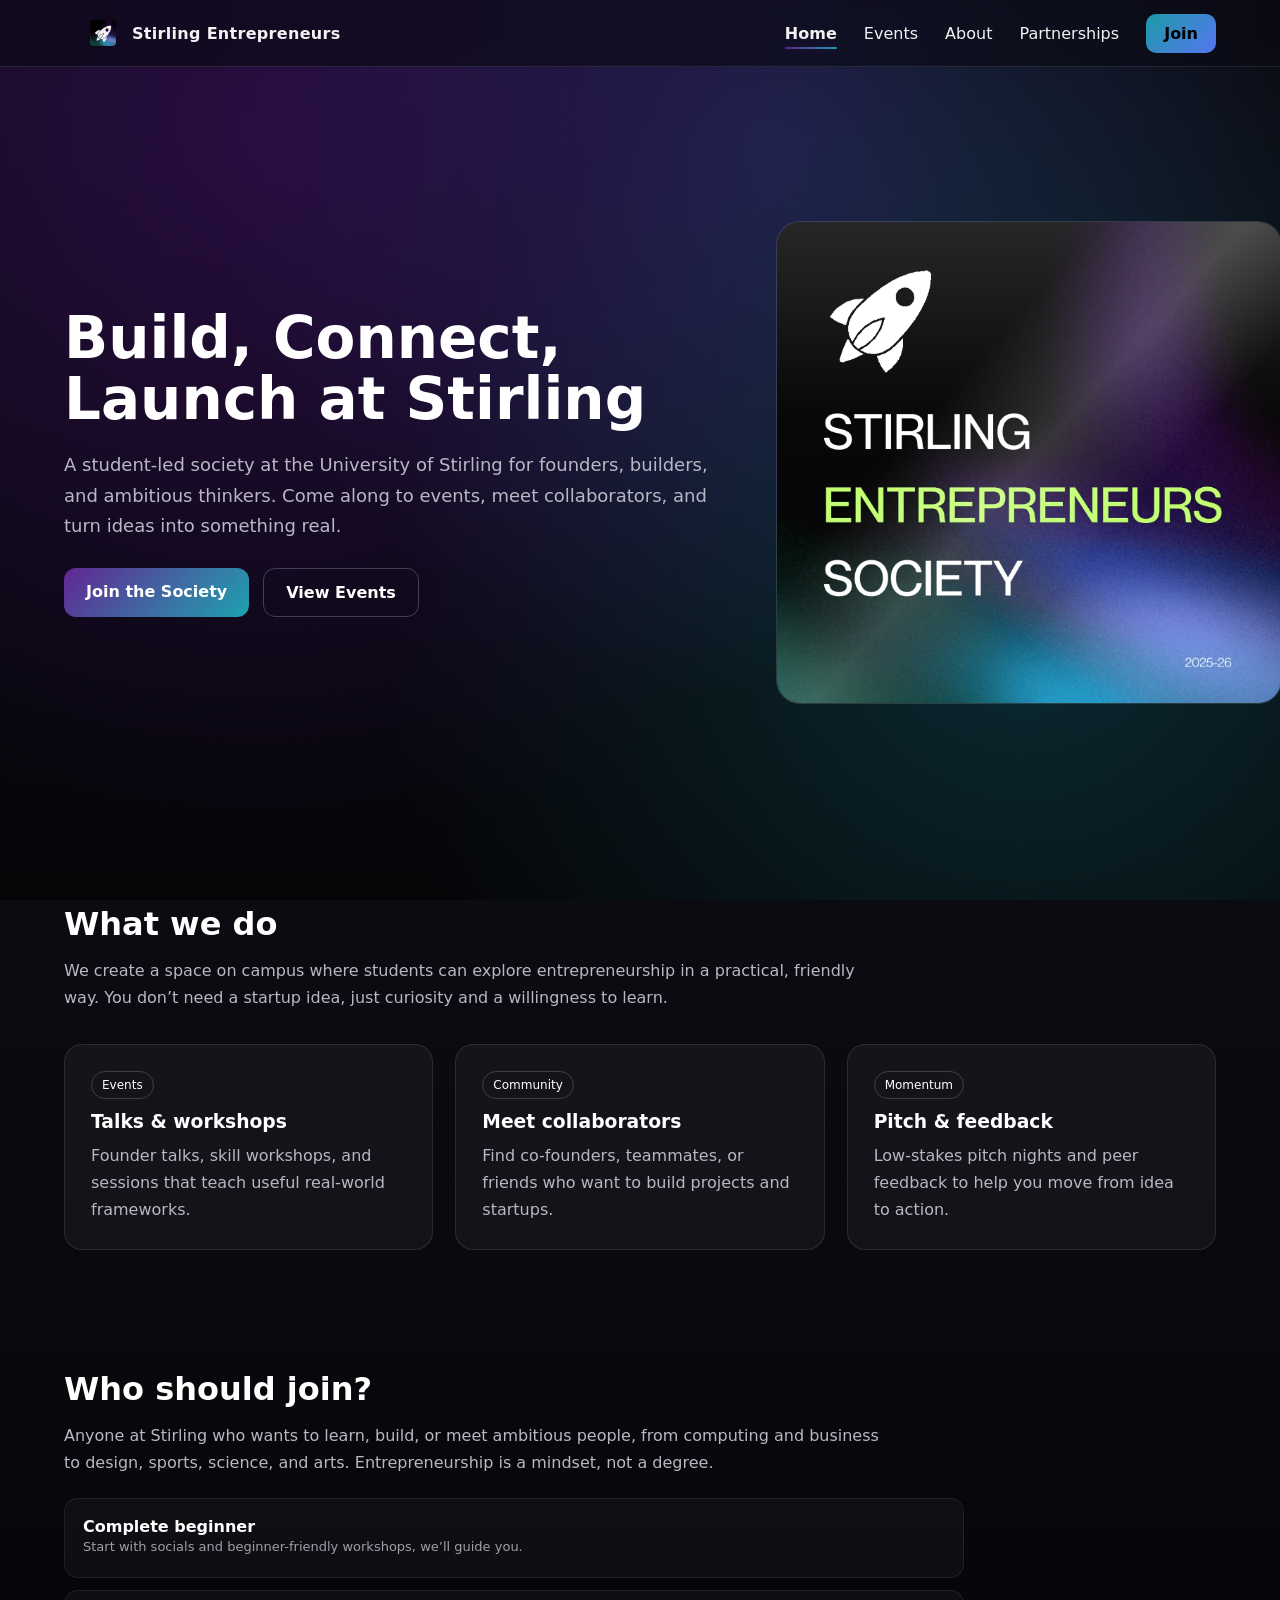
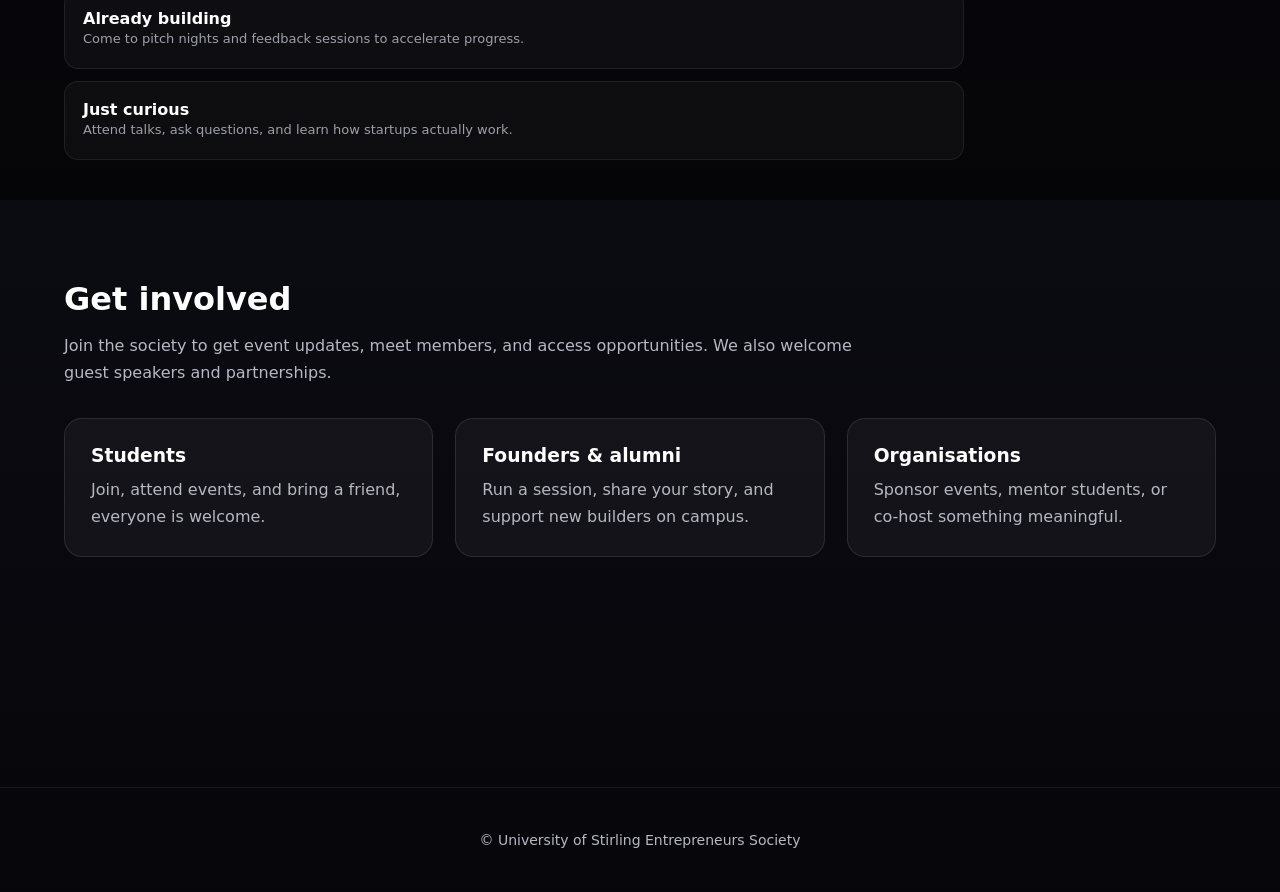
==== Html/index.html @ dc567ad9 "Add files via upload" ====
<!DOCTYPE html>
<html lang="en">
<head>
  <meta charset="UTF-8">
  <meta name="viewport" content="width=device-width, initial-scale=1.0">
  <title>Stirling Entrepreneurs</title>
  <link rel="stylesheet" href="../Css/style.css">
</head>
<body>
  <div class="bg-layer"></div>


<nav>
  <div class="nav-inner">
    <a class="brand" href="index.html">
      <img src="../Images/logo.jpeg" alt="Stirling Entrepreneurs logo">
      <span>Stirling Entrepreneurs</span>
    </a>

    <div>
      <a href="index.html" class="active">Home</a>
      <a href="events.html">Events</a>
      <a href="about.html">About</a>
      <a href="partnerships.html">Partnerships</a>
      <a href="contact.html" class="nav-cta">Join</a>

    </div>
  </div>
</nav>


<div class="container">

  <section class="section reveal hero">
  <div>
    <h1>Build, Connect,<br>Launch at Stirling</h1>
    <p>
      A student-led society at the University of Stirling for founders, builders,
      and ambitious thinkers. Come along to events, meet collaborators,
      and turn ideas into something real.
    </p>

    <div class="hero-actions">
      <a class="btn btn-primary" href="contact.html">Join the Society</a>
      <a class="btn btn-secondary" href="events.html">View Events</a>
    </div>
  </div>

  <div class="logo-card">
    <img src="../Images/image.png" alt="Stirling Entrepreneurs logo">
  </div>
</section>


  <section class="section reveal">
    <h2>What we do</h2>
    <p>
      We create a space on campus where students can explore entrepreneurship in a practical, friendly way.
      You don’t need a startup idea, just curiosity and a willingness to learn.
    </p>

    <div class="cards">
      <div class="card">
        <span class="kicker">Events</span>
        <h3>Talks &amp; workshops</h3>
        <p>Founder talks, skill workshops, and sessions that teach useful real-world frameworks.</p>
      </div>
      <div class="card">
        <span class="kicker">Community</span>
        <h3>Meet collaborators</h3>
        <p>Find co-founders, teammates, or friends who want to build projects and startups.</p>
      </div>
      <div class="card">
        <span class="kicker">Momentum</span>
        <h3>Pitch &amp; feedback</h3>
        <p>Low-stakes pitch nights and peer feedback to help you move from idea to action.</p>
      </div>
    </div>
  </section>

  <section class="section reveal">
    <h2>Who should join?</h2>
    <p>
      Anyone at Stirling who wants to learn, build, or meet ambitious people, from computing and business
      to design, sports, science, and arts. Entrepreneurship is a mindset, not a degree.
    </p>

    <div class="list">
      <div class="list-item">
        <strong>Complete beginner</strong>
        <p class="small">Start with socials and beginner-friendly workshops, we’ll guide you.</p>
      </div>
      <div class="list-item">
        <strong>Already building</strong>
        <p class="small">Come to pitch nights and feedback sessions to accelerate progress.</p>
      </div>
      <div class="list-item">
        <strong>Just curious</strong>
        <p class="small">Attend talks, ask questions, and learn how startups actually work.</p>
      </div>
    </div>
  </section>

  <section class="section reveal">
    <h2>Get involved</h2>
    <p>
      Join the society to get event updates, meet members, and access opportunities.
      We also welcome guest speakers and partnerships.
    </p>

    <div class="cards">
      <div class="card">
        <h3>Students</h3>
        <p>Join, attend events, and bring a friend, everyone is welcome.</p>
      </div>
      <div class="card">
        <h3>Founders &amp; alumni</h3>
        <p>Run a session, share your story, and support new builders on campus.</p>
      </div>
      <div class="card">
        <h3>Organisations</h3>
        <p>Sponsor events, mentor students, or co-host something meaningful.</p>
      </div>
    </div>
  </section>

</div>

<footer>
  © University of Stirling Entrepreneurs Society
</footer>

<script src="../JavaScript/scroll.js"></script>
<script src="../JavaScript/bg-scroll.js"></script>
</body>

</html>
---- Css/style.css ----
/* ======================================================
   Stirling Entrepreneurs — FULL GLOBAL STYLESHEET
   - Scroll-reactive background
   - Seamless grain
   - Glass navbar
   - Active nav highlighting
   - Hero logo: sharp + glossy glass (NO BLUR)
   ====================================================== */

:root{
  --bg-dark:#0b0b12;
  --purple:#2a0a3d;
  --purple2:#622692;
  --teal:#1fa3b0;
  --blue:#5b7cff;
  --white:#ffffff;
  --muted:#b8b8c5;

  --glass: rgba(10, 10, 20, 0.62);
  --glass-border: rgba(255,255,255,0.10);
  --card: rgba(255,255,255,0.045);
  --card-border: rgba(255,255,255,0.10);

  --bg-x1: 25%;
  --bg-y1: 20%;
  --bg-x2: 75%;
  --bg-y2: 70%;
  --bg-hue: 0deg;

  --nav-offset: 95px;
}

/* ---------------- RESET ---------------- */
*{
  box-sizing:border-box;
  margin:0;
  padding:0;
  font-family:system-ui,-apple-system,BlinkMacSystemFont,sans-serif;
}

html, body{ height:100%; }

/* ---------------- BASE ---------------- */
body{
  background: linear-gradient(180deg, var(--bg-dark), #050508);
  color: var(--white);
  min-height:100vh;
  overflow-x:hidden;
  position:relative;
}

/* Anchor offset for fixed navbar */
[id]{
  scroll-margin-top: var(--nav-offset);
}

/* ======================================================
   SCROLL-REACTIVE BACKGROUND (NO TILING)
   ====================================================== */

body::before{
  content:"";
  position: fixed;
  inset: 0;
  z-index: -2;
  pointer-events: none;

  background:
    radial-gradient(1100px at var(--bg-x1) var(--bg-y1), rgba(77,17,125,0.42), transparent 66%),
    radial-gradient(1000px at var(--bg-x2) var(--bg-y2), rgba(31,163,176,0.22), transparent 64%),
    radial-gradient(900px at 60% 15%, rgba(90,120,255,0.20), transparent 62%),
    linear-gradient(180deg, rgba(11,11,18,1), rgba(5,5,8,1));

  background-repeat: no-repeat;
  background-size: cover;
  background-position: center;

  filter: hue-rotate(var(--bg-hue)) saturate(1.05);
  transform: translateZ(0);
}

/* Seamless grain */
body::after{
  content:"";
  position: fixed;
  inset: 0;
  z-index: -1;
  pointer-events: none;

  background-image:
    radial-gradient(rgba(255,255,255,0.07) 1px, transparent 1px);
  background-size: 22px 22px;
  background-repeat: repeat;

  opacity: 0.10;
  mix-blend-mode: overlay;
}

/* ---------------- NAV BAR ---------------- */
nav{
  position:fixed;
  top:0;
  width:100%;
  z-index:1000;

  background:var(--glass);
  backdrop-filter:blur(16px);
  -webkit-backdrop-filter:blur(16px);

  border-bottom:0.5px solid var(--glass-border);
}

.nav-inner{
  max-width:1200px;
  margin:0 auto;
  padding:16px 24px;
  display:flex;
  justify-content:space-between;
  align-items:center;
}

/* Brand */
.brand{
  display:flex;
  align-items:center;
  gap:12px;
  text-decoration:none;
  color:var(--white);
}

.brand span{
  font-weight:600;
  letter-spacing:0.3px;
}

.brand img{
  height:34px;
  width:auto;
  object-fit:contain;

  border-radius:8px;
  background: rgba(0, 0, 0, 0.04);
  padding:4px;
}

/* Nav links */
nav a{
  color:var(--white);
  text-decoration:none;
  margin-left:22px;
  font-weight:500;
  opacity:0.95;
}

nav a:hover{ opacity:1; }

.nav-cta{
  padding:10px 18px;
  border-radius:10px;
  background:linear-gradient(135deg,var(--teal),var(--blue));
  color:#000000;
  font-weight:700;
}

/* Active page */
nav a.active{
  position: relative;
  font-weight:600;
}

nav a.active::after{
  content:"";
  position:absolute;
  left:0;
  right:0;
  bottom:-6px;
  height:2px;
  border-radius:2px;

  background: linear-gradient(90deg, var(--purple2), var(--teal));
  box-shadow: 0 0 12px rgba(77,17,125,0.6);
}

/* ---------------- LAYOUT ---------------- */
.container{
  max-width:1200px;
  margin:0 auto;
  padding:140px 24px 110px;
}

.section{ margin-bottom:120px; }

/* ---------------- HERO ---------------- */
.hero{
  display:grid;
  grid-template-columns:1.2fr 0.8fr;
  gap:52px;
  align-items:center;
}

.hero h1{
  font-size:clamp(40px,5vw,58px);
  line-height:1.05;
  margin-bottom:20px;
}

.hero p{
  font-size:18px;
  color:var(--muted);
  max-width:720px;
  line-height:1.7;
}

.hero-actions{
  margin-top:26px;
  display:flex;
  gap:14px;
  flex-wrap:wrap;
}

/* ---------------- BUTTONS ---------------- */
.btn{
  display:inline-block;
  padding:14px 22px;
  border-radius:12px;
  text-decoration:none;
  font-weight:700;
}

.btn-primary{
  background:linear-gradient(135deg,var(--purple2),var(--teal));
  color:var(--white);
}

.btn-secondary{
  border:1px solid rgba(255,255,255,0.22);
  color:var(--white);
}

/* ---------------- LOGO CARD (GLASSY, NO BLUR) ---------------- */
.logo-card{
  width:115%;
  height:75%;

  background: rgba(255,255,255,0.04);
  border:1px solid rgba(255,255,255,0.10);
  border-radius:24px;
  overflow:hidden;

  display:flex;
  align-items:center;
  justify-content:center;

  position:relative;
}

/* Image stays sharp */
.logo-card img{
  width:108%;
  height:100%;
  object-fit:cover;
  object-position:center;

  position:relative;
  z-index:1;

  filter: saturate(1.05) contrast(1.05);
}

/* Glass highlight (NO BLUR) */
.logo-card::before{
  content:"";
  position:absolute;
  inset:0;
  z-index:2;
  pointer-events:none;

  background: linear-gradient(
    180deg,
    rgba(255,255,255,0.28),
    rgba(255,255,255,0.06) 40%,
    rgba(255,255,255,0.02)
  );

  opacity:0.55;
}

/* Specular shine */
.logo-card::after{
  content:"";
  position:absolute;
  inset:-50%;
  z-index:3;
  pointer-events:none;

  background: linear-gradient(
    120deg,
    transparent 42%,
    rgba(255,255,255,0.40) 50%,
    transparent 58%
  );

  transform: rotate(12deg);
  opacity:0.45;
}

/* ---------------- TEXT ---------------- */
h2{
  font-size:32px;
  margin-bottom:14px;
}

p{
  color:var(--muted);
  max-width:820px;
  line-height:1.7;
}

.kicker{
  display:inline-block;
  padding:6px 10px;
  border-radius:999px;
  border:1px solid rgba(255,255,255,0.18);
  font-size:12px;
  margin-bottom:12px;
}

/* ---------------- CARDS ---------------- */
.cards{
  margin-top:32px;
  display:grid;
  grid-template-columns:repeat(auto-fit,minmax(260px,1fr));
  gap:22px;
}

.card{
  background:var(--card);
  border:1px solid var(--card-border);
  border-radius:18px;
  padding:26px;
}

.card h3{ margin-bottom:10px; }

.small{ font-size:13px; opacity:0.85; }

/* ---------------- LISTS ---------------- */
.list{
  margin-top:22px;
  display:grid;
  gap:12px;
  max-width:900px;
}

.list-item{
  background:rgba(255,255,255,0.035);
  border:1px solid rgba(255,255,255,0.08);
  border-radius:14px;
  padding:18px;
}

/* ---------------- FORMS ---------------- */
.form{
  margin-top:24px;
  max-width:720px;
  display:grid;
  gap:14px;
}

.input, textarea{
  width:100%;
  padding:14px;
  border-radius:12px;
  border:1px solid rgba(255,255,255,0.16);
  background:rgba(0,0,0,0.22);
  color:var(--white);
}

textarea{
  min-height:140px;
  resize:vertical;
}

/* ---------------- SCROLL REVEAL ---------------- */
.reveal{
  opacity:0;
  transform:translateY(40px);
  transition:opacity 0.8s ease, transform 0.8s ease;
}

.reveal.active{
  opacity:1;
  transform:translateY(0);
}

/* ---------------- FOOTER ---------------- */
footer{
  border-top:1px solid rgba(255,255,255,0.08);
  padding:44px 24px;
  text-align:center;
  color:var(--muted);
  font-size:14px;
}

/* ---------------- RESPONSIVE ---------------- */
@media (max-width:900px){
  .hero{ grid-template-columns:1fr; }
  .nav-inner{ padding:14px 18px; }
  nav a{ margin-left:14px; }
  :root{ --nav-offset:110px; }
}


/* ---------------- LOGO GRID (Partnerships placeholders) ---------------- */
.logo-grid{
  margin-top:26px;
  display:grid;
  grid-template-columns:repeat(auto-fit,minmax(200px,1fr));
  gap:18px;
}

.logo-tile{
  background:rgba(255,255,255,0.035);
  border:1px solid rgba(255,255,255,0.10);
  border-radius:16px;
  padding:22px;
  text-align:left;
}

.logo-tile span{
  display:block;
  font-weight:600;
  margin-bottom:8px;
  color: var(--white);
}

.logo-tile p{
  margin:0;
  color: var(--muted);
  font-size:14px;
  line-height:1.5;
}

/* ---------------- ABOUT PAGE HERO IMAGE ---------------- */
.about-image{
  margin: 48px auto 0;     /* centres the container */
  max-width: 1000px;       /* keeps it from going edge-to-edge */
  
  border-radius: 28px;
  overflow: hidden;

  background: rgba(255,255,255,0.04);
  border: 1px solid rgba(255,255,255,0.10);
}

.about-image img{
  width: 100%;
  height: 360px;           /* makes it vertically shorter */
  object-fit: cover;      /* crops top/bottom nicely */
  display: block;
}

/* ---------------- COMMITTEE CARDS (PRO) ---------------- */
.committee-grid{
  margin-top: 26px;
}

.committee-card{
  padding-top: 22px;
}

/* Professional photo container */
.committee-photo{
  width: 78px;
  height: 78px;
  border-radius: 18px;
  overflow: hidden;
  margin-bottom: 16px;

  border: 1px solid rgba(255,255,255,0.14);
  background: rgba(255,255,255,0.04);

  box-shadow:
    0 10px 22px rgba(0,0,0,0.25),
    inset 0 0 0 1px rgba(255,255,255,0.06);

  position: relative;
}

.committee-photo img{
  width: 100%;
  height: 100%;
  object-fit: cover;
  display: block;
}

/* Subtle brand sheen */
.committee-photo::after{
  content:"";
  position:absolute;
  inset:-2px;
  border-radius: 20px;
  pointer-events:none;

  background: linear-gradient(
    135deg,
    rgba(98,38,146,0.35),
    rgba(31,163,176,0.22)
  );
  opacity: 0.30;
}
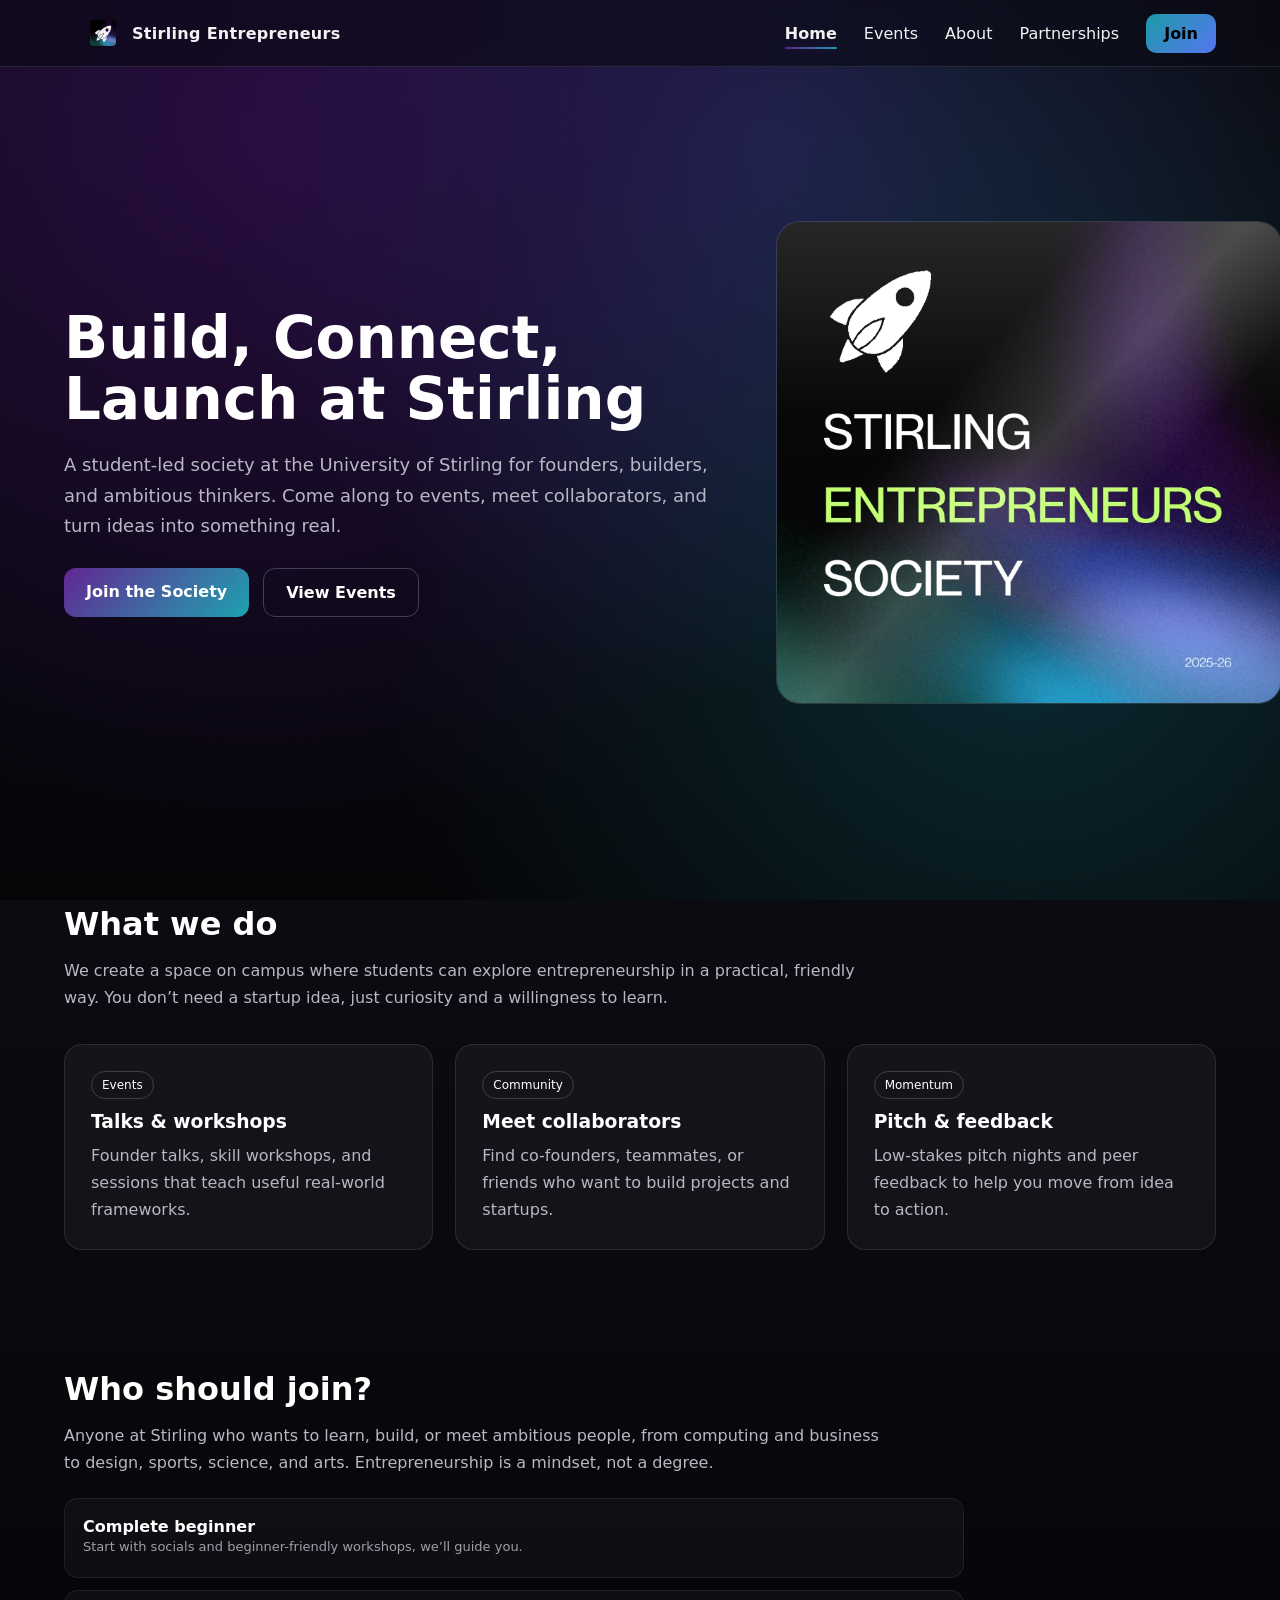
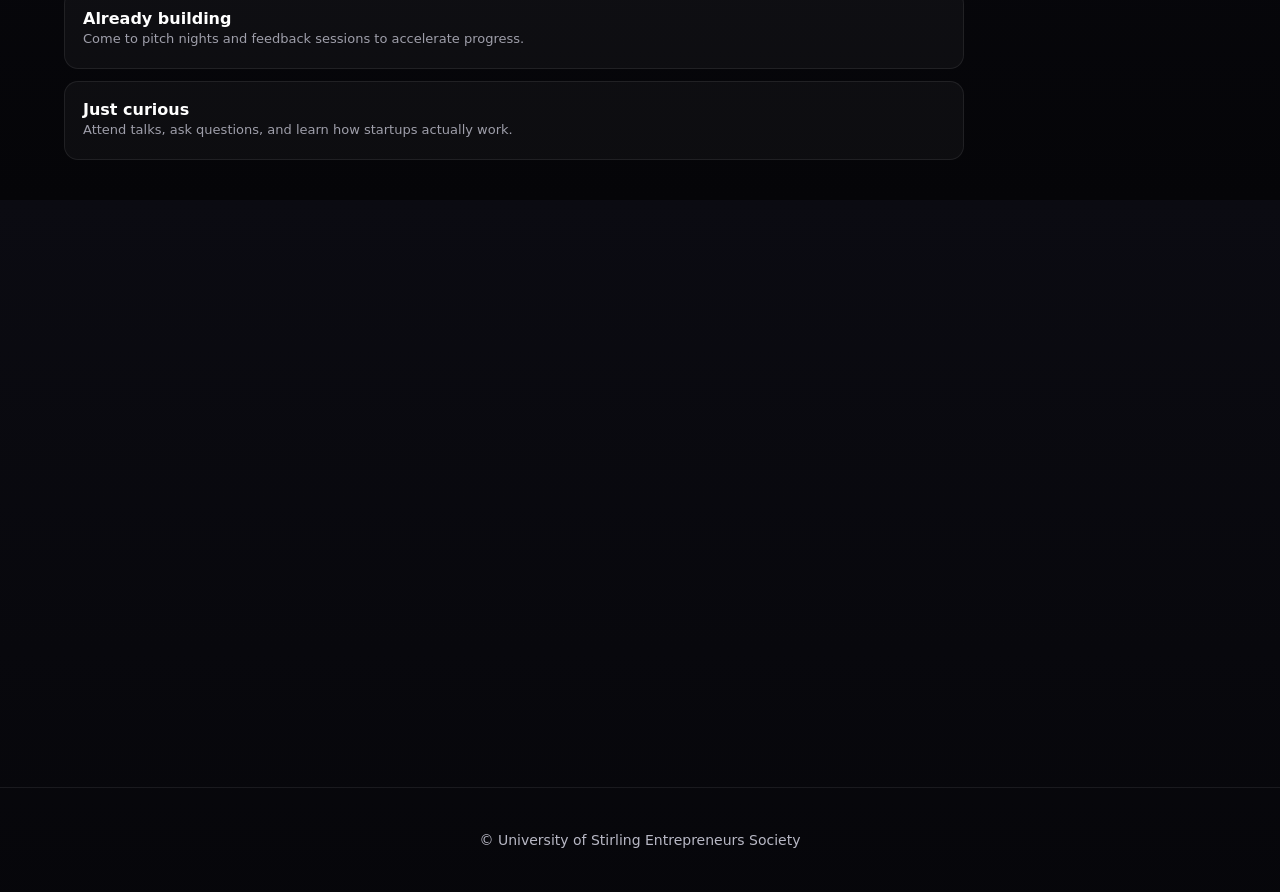
==== commit 3a458613: "Fix HTML formatting and structure" ====
--- a/Html/index.html
+++ b/Html/index.html
@@ -12,13 +12,13 @@
 
 <nav>
   <div class="nav-inner">
-    <a class="brand" href="index.html">
+    <a class="brand" href="/">
       <img src="../Images/logo.jpeg" alt="Stirling Entrepreneurs logo">
       <span>Stirling Entrepreneurs</span>
     </a>
 
     <div>
-      <a href="index.html" class="active">Home</a>
+      <a href="/" class="active">Home</a>
       <a href="events.html">Events</a>
       <a href="about.html">About</a>
       <a href="partnerships.html">Partnerships</a>
@@ -135,3 +135,5 @@
 </body>
 
 </html>
+
+
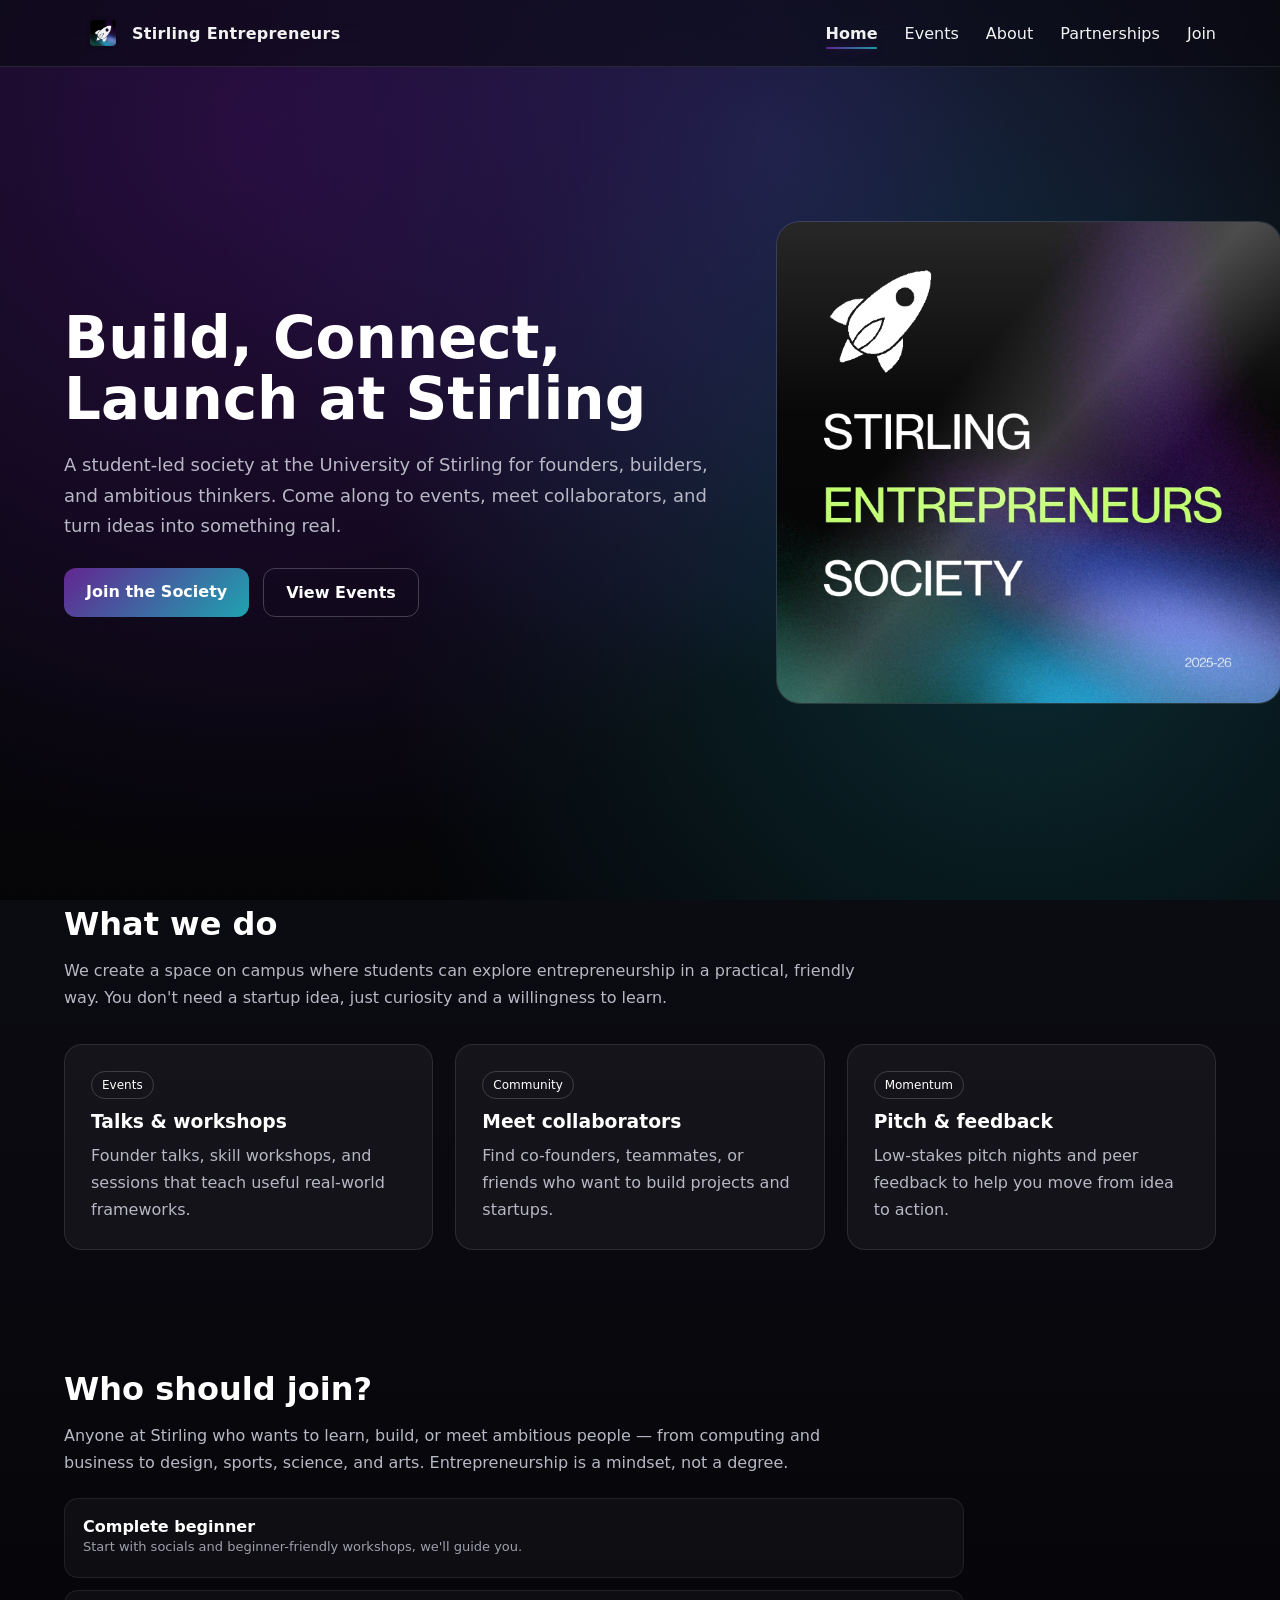
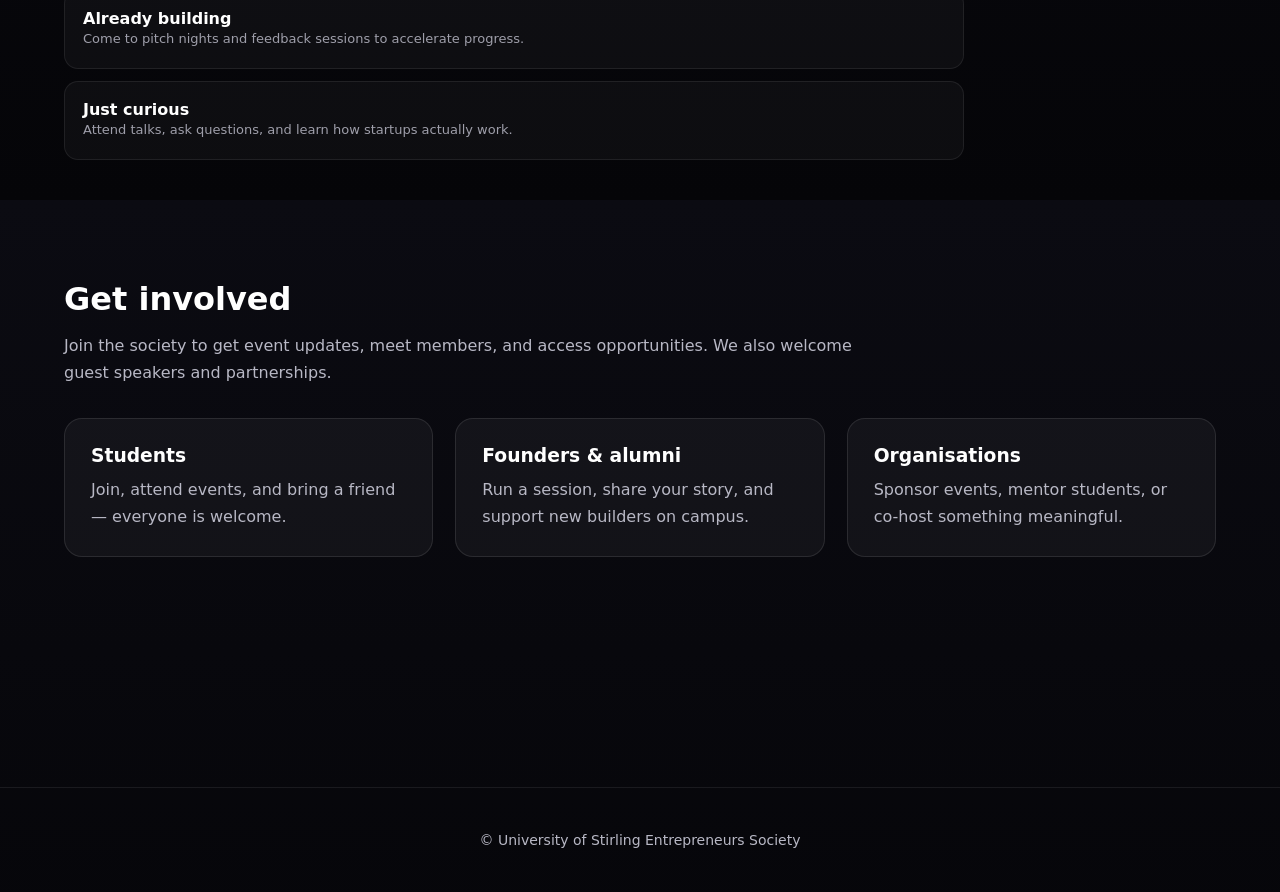
==== commit 7c60f25b: "Refactor HTML structure and add nav toggle script Updated navigation links and added JavaScript for " ====
--- a/Html/index.html
+++ b/Html/index.html
@@ -7,58 +7,53 @@
   <link rel="stylesheet" href="../Css/style.css">
 </head>
 <body>
-  <div class="bg-layer"></div>
-
 
 <nav>
   <div class="nav-inner">
-    <a class="brand" href="/">
+    <a class="brand" href="index.html">
       <img src="../Images/logo.jpeg" alt="Stirling Entrepreneurs logo">
       <span>Stirling Entrepreneurs</span>
     </a>
 
-    <div>
-      <a href="/" class="active">Home</a>
+  
+
+    <div class="nav-links">
+      <a href="index.html" class="active">Home</a>
       <a href="events.html">Events</a>
       <a href="about.html">About</a>
       <a href="partnerships.html">Partnerships</a>
-      <a href="contact.html" class="nav-cta">Join</a>
-
+      <a href="contact.html" class="nav-join">Join</a>
     </div>
   </div>
 </nav>
 
-
 <div class="container">
 
   <section class="section reveal hero">
-  <div>
-    <h1>Build, Connect,<br>Launch at Stirling</h1>
-    <p>
-      A student-led society at the University of Stirling for founders, builders,
-      and ambitious thinkers. Come along to events, meet collaborators,
-      and turn ideas into something real.
-    </p>
+    <div>
+      <h1>Build, Connect,<br>Launch at Stirling</h1>
+      <p>
+        A student-led society at the University of Stirling for founders, builders,
+        and ambitious thinkers. Come along to events, meet collaborators,
+        and turn ideas into something real.
+      </p>
+      <div class="hero-actions">
+        <a class="btn btn-primary" href="contact.html">Join the Society</a>
+        <a class="btn btn-secondary" href="events.html">View Events</a>
+      </div>
+    </div>
 
-    <div class="hero-actions">
-      <a class="btn btn-primary" href="contact.html">Join the Society</a>
-      <a class="btn btn-secondary" href="events.html">View Events</a>
+    <div class="logo-card">
+      <img src="../Images/image.png" alt="Stirling Entrepreneurs hero visual">
     </div>
-  </div>
-
-  <div class="logo-card">
-    <img src="../Images/image.png" alt="Stirling Entrepreneurs logo">
-  </div>
-</section>
-
+  </section>
 
   <section class="section reveal">
     <h2>What we do</h2>
     <p>
       We create a space on campus where students can explore entrepreneurship in a practical, friendly way.
-      You don’t need a startup idea, just curiosity and a willingness to learn.
+      You don't need a startup idea, just curiosity and a willingness to learn.
     </p>
-
     <div class="cards">
       <div class="card">
         <span class="kicker">Events</span>
@@ -81,14 +76,13 @@
   <section class="section reveal">
     <h2>Who should join?</h2>
     <p>
-      Anyone at Stirling who wants to learn, build, or meet ambitious people, from computing and business
+      Anyone at Stirling who wants to learn, build, or meet ambitious people — from computing and business
       to design, sports, science, and arts. Entrepreneurship is a mindset, not a degree.
     </p>
-
     <div class="list">
       <div class="list-item">
         <strong>Complete beginner</strong>
-        <p class="small">Start with socials and beginner-friendly workshops, we’ll guide you.</p>
+        <p class="small">Start with socials and beginner-friendly workshops, we'll guide you.</p>
       </div>
       <div class="list-item">
         <strong>Already building</strong>
@@ -107,11 +101,10 @@
       Join the society to get event updates, meet members, and access opportunities.
       We also welcome guest speakers and partnerships.
     </p>
-
     <div class="cards">
       <div class="card">
         <h3>Students</h3>
-        <p>Join, attend events, and bring a friend, everyone is welcome.</p>
+        <p>Join, attend events, and bring a friend — everyone is welcome.</p>
       </div>
       <div class="card">
         <h3>Founders &amp; alumni</h3>
@@ -132,8 +125,14 @@
 
 <script src="../JavaScript/scroll.js"></script>
 <script src="../JavaScript/bg-scroll.js"></script>
+<script>
+  const toggle = document.querySelector('.nav-toggle');
+  const links  = document.querySelector('.nav-links');
+  toggle.addEventListener('click', () => {
+    const open = links.classList.toggle('open');
+    toggle.classList.toggle('open', open);
+    toggle.setAttribute('aria-expanded', open);
+  });
+</script>
 </body>
-
 </html>
-
-
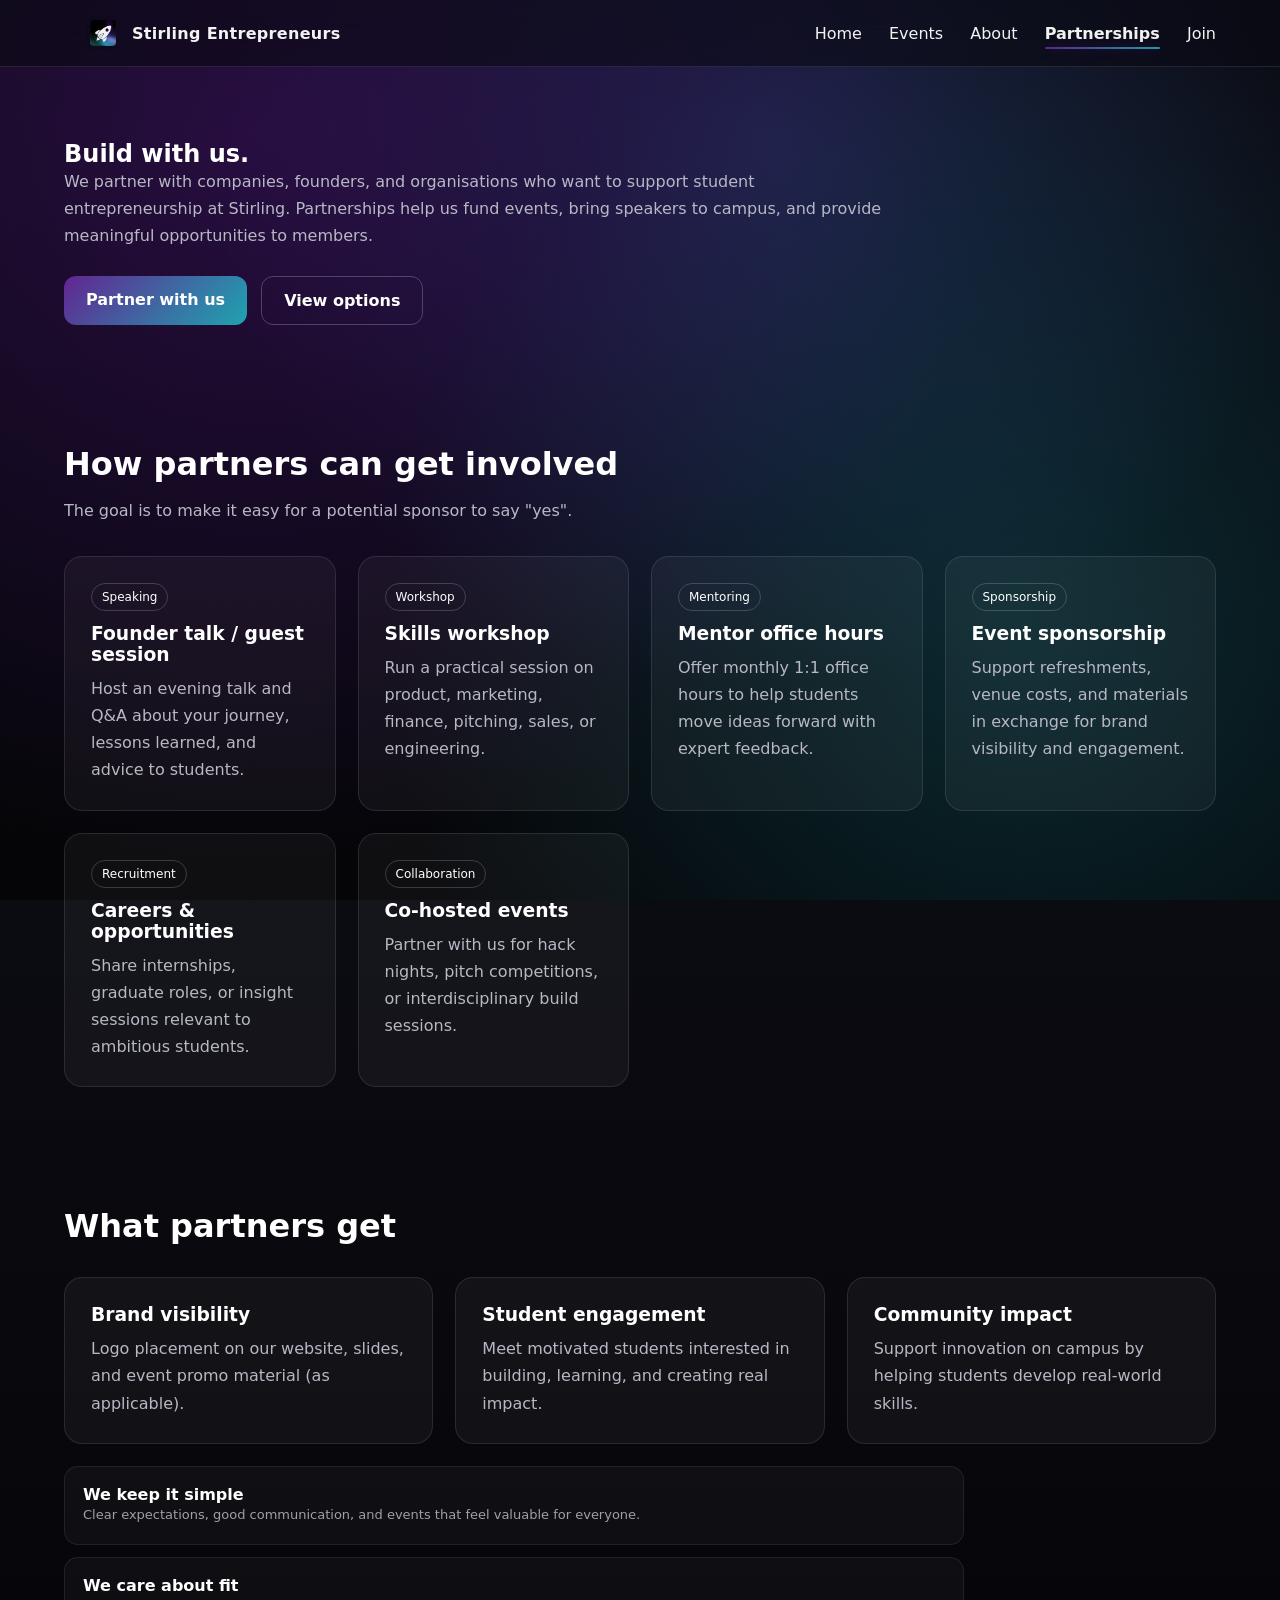
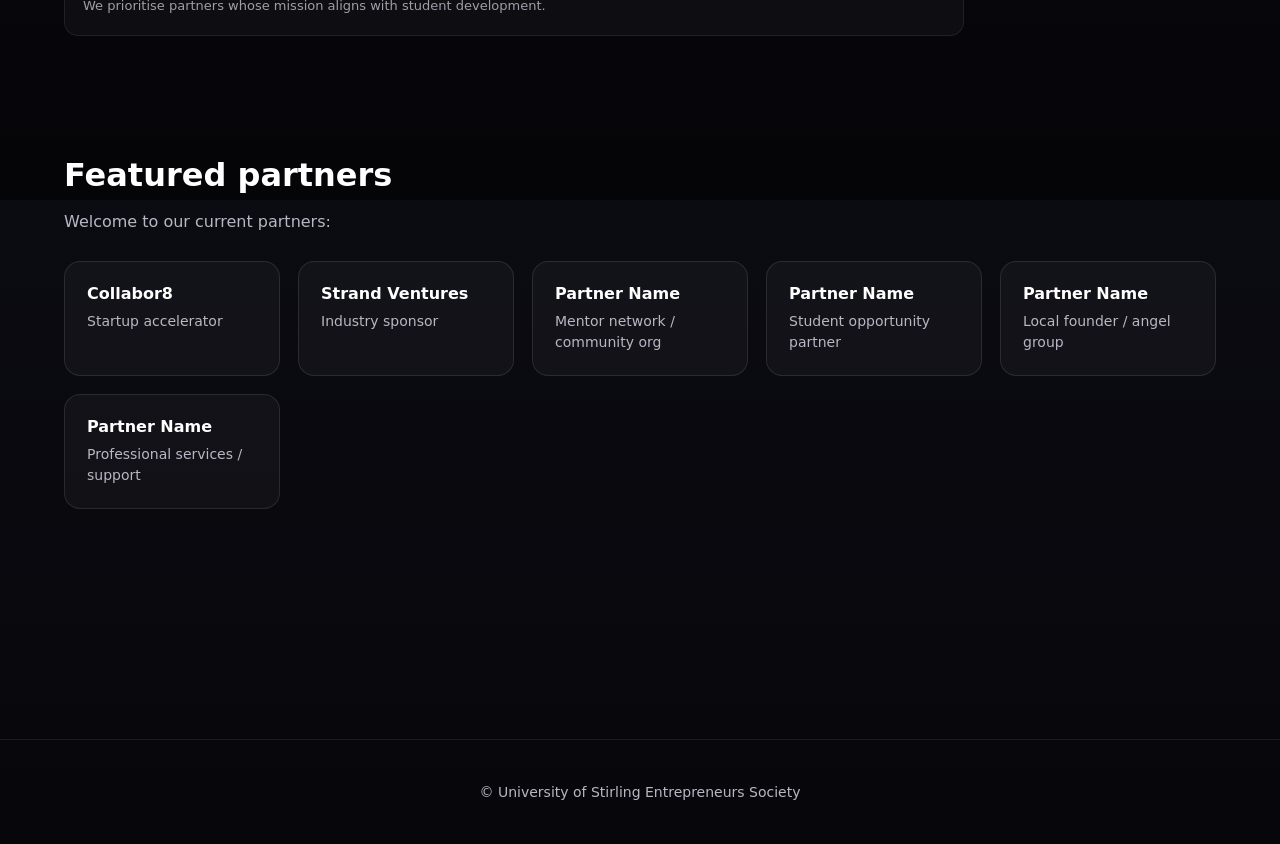
==== commit 9d7c61bf: "Update index.html" ====
--- a/Html/index.html
+++ b/Html/index.html
@@ -3,7 +3,7 @@
 <head>
   <meta charset="UTF-8">
   <meta name="viewport" content="width=device-width, initial-scale=1.0">
-  <title>Stirling Entrepreneurs</title>
+  <title>Partnerships | Stirling Entrepreneurs</title>
   <link rel="stylesheet" href="../Css/style.css">
 </head>
 <body>
@@ -15,13 +15,11 @@
       <span>Stirling Entrepreneurs</span>
     </a>
 
-  
-
     <div class="nav-links">
-      <a href="index.html" class="active">Home</a>
+      <a href="index.html">Home</a>
       <a href="events.html">Events</a>
       <a href="about.html">About</a>
-      <a href="partnerships.html">Partnerships</a>
+      <a href="partnerships.html" class="active">Partnerships</a>
       <a href="contact.html" class="nav-join">Join</a>
     </div>
   </div>
@@ -29,90 +27,110 @@
 
 <div class="container">
 
-  <section class="section reveal hero">
-    <div>
-      <h1>Build, Connect,<br>Launch at Stirling</h1>
-      <p>
-        A student-led society at the University of Stirling for founders, builders,
-        and ambitious thinkers. Come along to events, meet collaborators,
-        and turn ideas into something real.
-      </p>
-      <div class="hero-actions">
-        <a class="btn btn-primary" href="contact.html">Join the Society</a>
-        <a class="btn btn-secondary" href="events.html">View Events</a>
-      </div>
-    </div>
-
-    <div class="logo-card">
-      <img src="../Images/image.png" alt="Stirling Entrepreneurs hero visual">
+  <section class="section reveal">
+    <h1>Build with us.</h1>
+    <p>
+      We partner with companies, founders, and organisations who want to support student entrepreneurship at Stirling.
+      Partnerships help us fund events, bring speakers to campus, and provide meaningful opportunities to members.
+    </p>
+    <div class="hero-actions">
+      <a class="btn btn-primary" href="contact.html">Partner with us</a>
+      <a class="btn btn-secondary" href="#packages">View options</a>
     </div>
   </section>
 
-  <section class="section reveal">
-    <h2>What we do</h2>
-    <p>
-      We create a space on campus where students can explore entrepreneurship in a practical, friendly way.
-      You don't need a startup idea, just curiosity and a willingness to learn.
-    </p>
+  <section class="section reveal" id="packages">
+    <h2>How partners can get involved</h2>
+    <p>The goal is to make it easy for a potential sponsor to say "yes".</p>
     <div class="cards">
       <div class="card">
-        <span class="kicker">Events</span>
-        <h3>Talks &amp; workshops</h3>
-        <p>Founder talks, skill workshops, and sessions that teach useful real-world frameworks.</p>
+        <span class="kicker">Speaking</span>
+        <h3>Founder talk / guest session</h3>
+        <p>Host an evening talk and Q&amp;A about your journey, lessons learned, and advice to students.</p>
       </div>
       <div class="card">
-        <span class="kicker">Community</span>
-        <h3>Meet collaborators</h3>
-        <p>Find co-founders, teammates, or friends who want to build projects and startups.</p>
+        <span class="kicker">Workshop</span>
+        <h3>Skills workshop</h3>
+        <p>Run a practical session on product, marketing, finance, pitching, sales, or engineering.</p>
       </div>
       <div class="card">
-        <span class="kicker">Momentum</span>
-        <h3>Pitch &amp; feedback</h3>
-        <p>Low-stakes pitch nights and peer feedback to help you move from idea to action.</p>
+        <span class="kicker">Mentoring</span>
+        <h3>Mentor office hours</h3>
+        <p>Offer monthly 1:1 office hours to help students move ideas forward with expert feedback.</p>
+      </div>
+      <div class="card">
+        <span class="kicker">Sponsorship</span>
+        <h3>Event sponsorship</h3>
+        <p>Support refreshments, venue costs, and materials in exchange for brand visibility and engagement.</p>
+      </div>
+      <div class="card">
+        <span class="kicker">Recruitment</span>
+        <h3>Careers &amp; opportunities</h3>
+        <p>Share internships, graduate roles, or insight sessions relevant to ambitious students.</p>
+      </div>
+      <div class="card">
+        <span class="kicker">Collaboration</span>
+        <h3>Co-hosted events</h3>
+        <p>Partner with us for hack nights, pitch competitions, or interdisciplinary build sessions.</p>
       </div>
     </div>
   </section>
 
   <section class="section reveal">
-    <h2>Who should join?</h2>
-    <p>
-      Anyone at Stirling who wants to learn, build, or meet ambitious people — from computing and business
-      to design, sports, science, and arts. Entrepreneurship is a mindset, not a degree.
-    </p>
+    <h2>What partners get</h2>
+    <div class="cards">
+      <div class="card">
+        <h3>Brand visibility</h3>
+        <p>Logo placement on our website, slides, and event promo material (as applicable).</p>
+      </div>
+      <div class="card">
+        <h3>Student engagement</h3>
+        <p>Meet motivated students interested in building, learning, and creating real impact.</p>
+      </div>
+      <div class="card">
+        <h3>Community impact</h3>
+        <p>Support innovation on campus by helping students develop real-world skills.</p>
+      </div>
+    </div>
     <div class="list">
       <div class="list-item">
-        <strong>Complete beginner</strong>
-        <p class="small">Start with socials and beginner-friendly workshops, we'll guide you.</p>
+        <strong>We keep it simple</strong>
+        <p class="small">Clear expectations, good communication, and events that feel valuable for everyone.</p>
       </div>
       <div class="list-item">
-        <strong>Already building</strong>
-        <p class="small">Come to pitch nights and feedback sessions to accelerate progress.</p>
-      </div>
-      <div class="list-item">
-        <strong>Just curious</strong>
-        <p class="small">Attend talks, ask questions, and learn how startups actually work.</p>
+        <strong>We care about fit</strong>
+        <p class="small">We prioritise partners whose mission aligns with student development.</p>
       </div>
     </div>
   </section>
 
   <section class="section reveal">
-    <h2>Get involved</h2>
-    <p>
-      Join the society to get event updates, meet members, and access opportunities.
-      We also welcome guest speakers and partnerships.
-    </p>
-    <div class="cards">
-      <div class="card">
-        <h3>Students</h3>
-        <p>Join, attend events, and bring a friend — everyone is welcome.</p>
+    <h2>Featured partners</h2>
+    <p>Welcome to our current partners:</p>
+    <div class="logo-grid">
+      <div class="logo-tile">
+        <span>Collabor8</span>
+        <p>Startup accelerator</p>
       </div>
-      <div class="card">
-        <h3>Founders &amp; alumni</h3>
-        <p>Run a session, share your story, and support new builders on campus.</p>
+      <div class="logo-tile">
+        <span>Strand Ventures</span>
+        <p>Industry sponsor</p>
       </div>
-      <div class="card">
-        <h3>Organisations</h3>
-        <p>Sponsor events, mentor students, or co-host something meaningful.</p>
+      <div class="logo-tile">
+        <span>Partner Name</span>
+        <p>Mentor network / community org</p>
+      </div>
+      <div class="logo-tile">
+        <span>Partner Name</span>
+        <p>Student opportunity partner</p>
+      </div>
+      <div class="logo-tile">
+        <span>Partner Name</span>
+        <p>Local founder / angel group</p>
+      </div>
+      <div class="logo-tile">
+        <span>Partner Name</span>
+        <p>Professional services / support</p>
       </div>
     </div>
   </section>
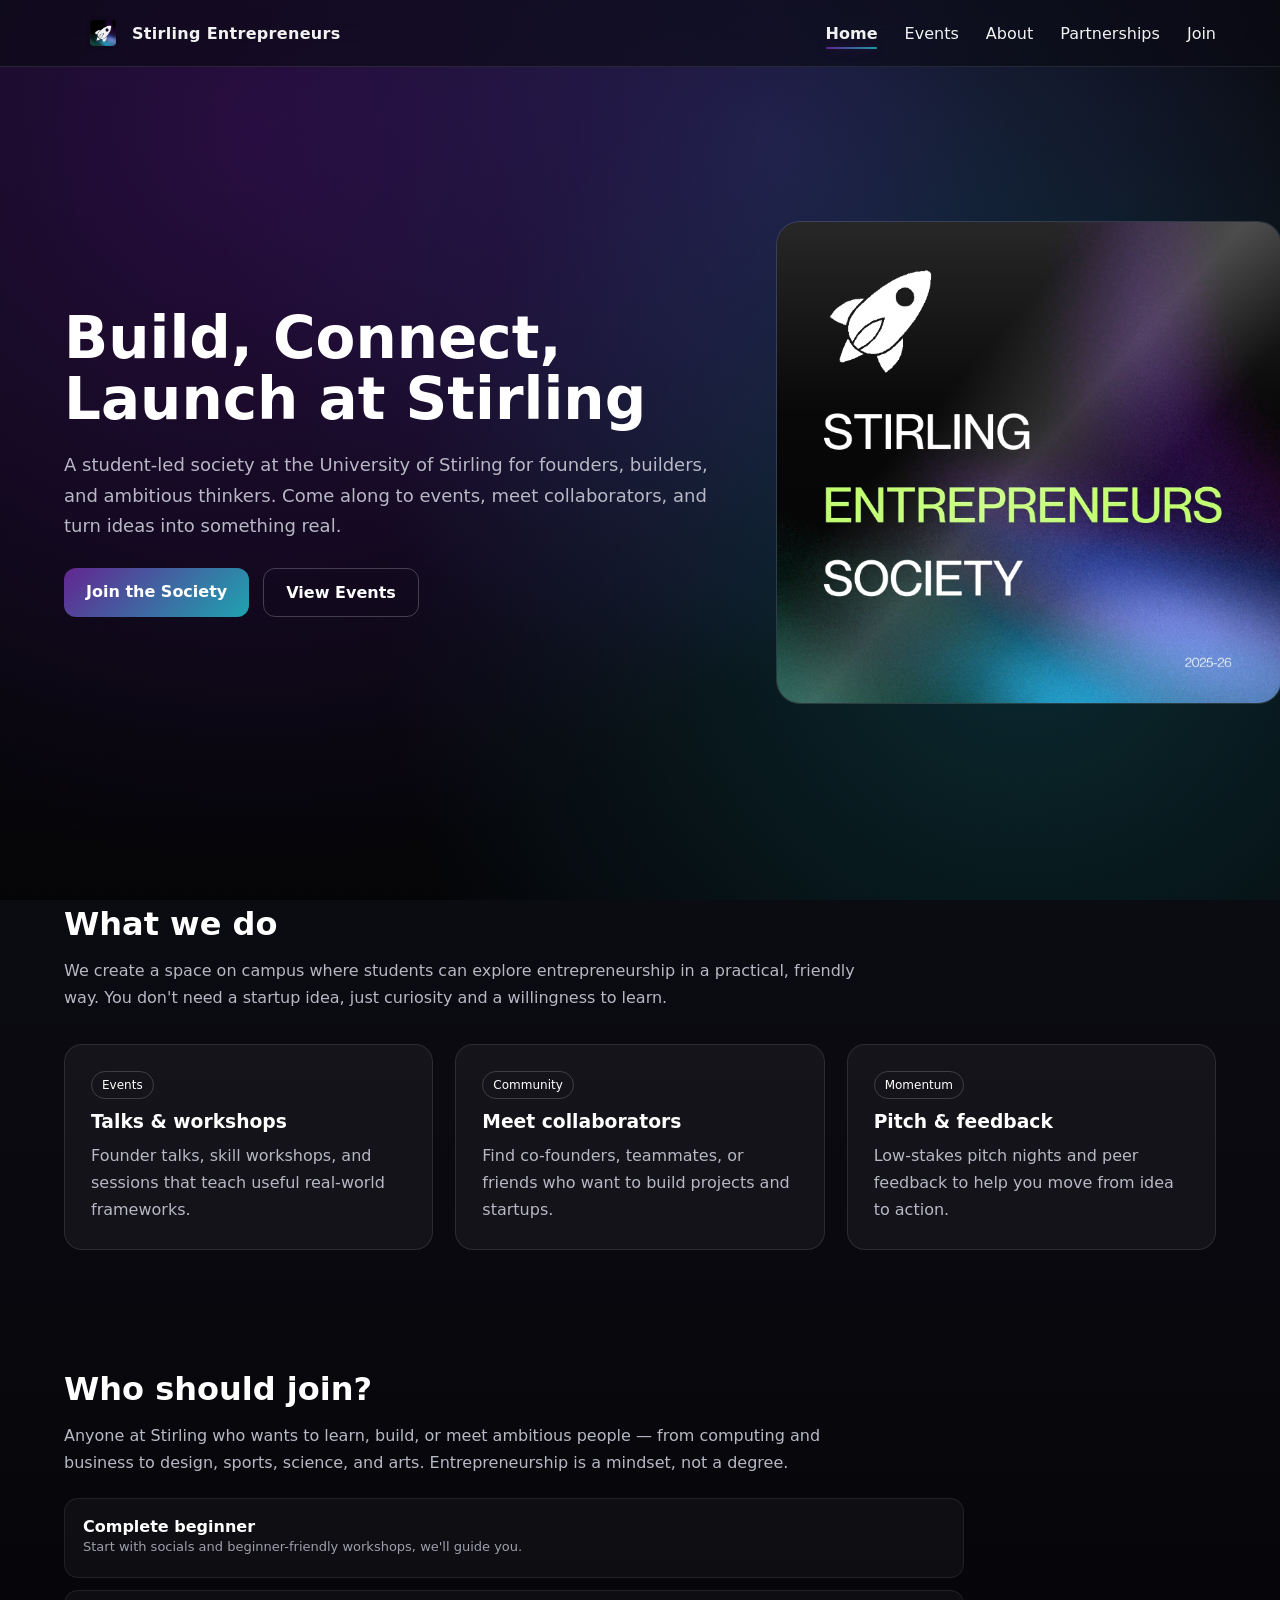
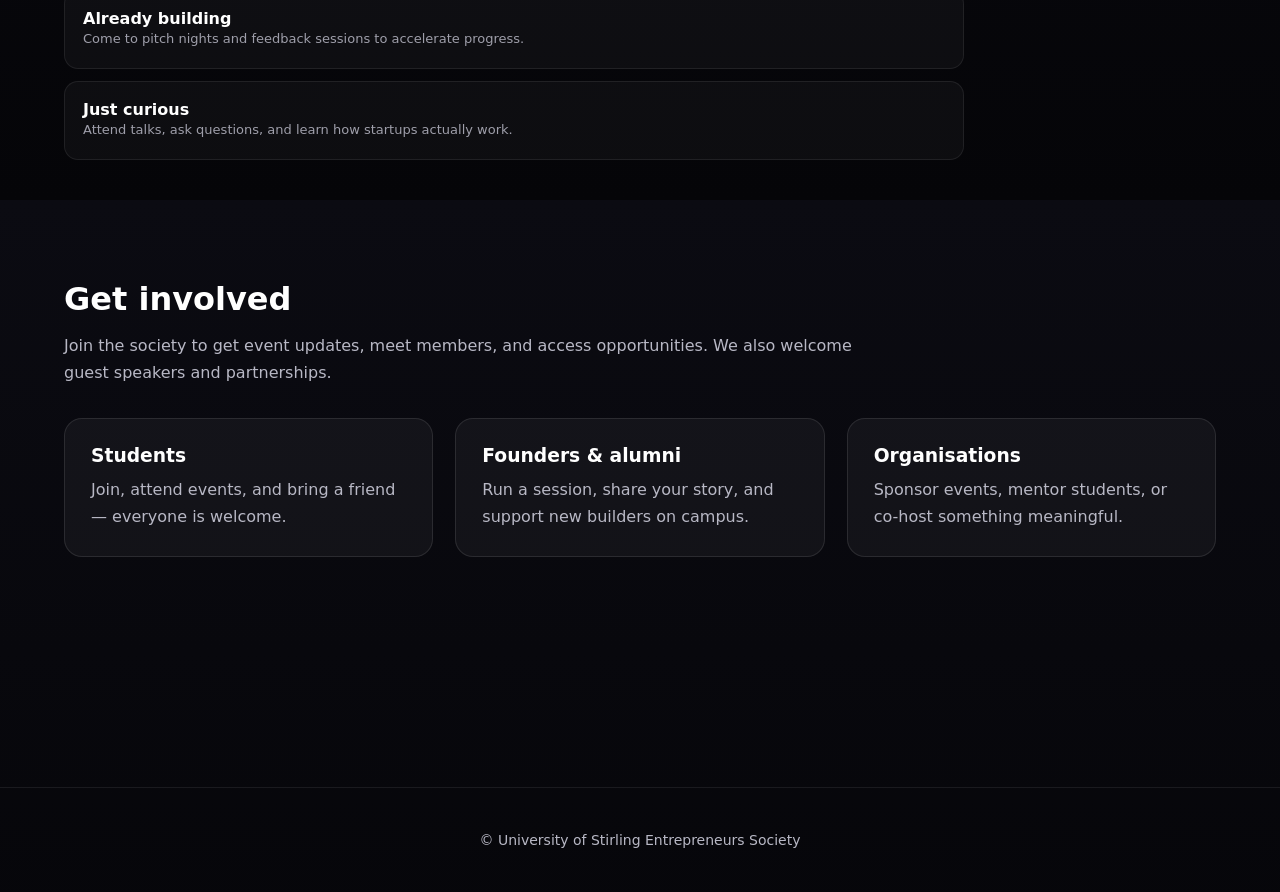
==== commit efdec19a: "Update index.html" ====
--- a/Html/index.html
+++ b/Html/index.html
@@ -3,7 +3,7 @@
 <head>
   <meta charset="UTF-8">
   <meta name="viewport" content="width=device-width, initial-scale=1.0">
-  <title>Partnerships | Stirling Entrepreneurs</title>
+  <title>Stirling Entrepreneurs</title>
   <link rel="stylesheet" href="../Css/style.css">
 </head>
 <body>
@@ -15,11 +15,13 @@
       <span>Stirling Entrepreneurs</span>
     </a>
 
+  
+
     <div class="nav-links">
-      <a href="index.html">Home</a>
+      <a href="index.html" class="active">Home</a>
       <a href="events.html">Events</a>
       <a href="about.html">About</a>
-      <a href="partnerships.html" class="active">Partnerships</a>
+      <a href="partnerships.html">Partnerships</a>
       <a href="contact.html" class="nav-join">Join</a>
     </div>
   </div>
@@ -27,110 +29,90 @@
 
 <div class="container">
 
-  <section class="section reveal">
-    <h1>Build with us.</h1>
-    <p>
-      We partner with companies, founders, and organisations who want to support student entrepreneurship at Stirling.
-      Partnerships help us fund events, bring speakers to campus, and provide meaningful opportunities to members.
-    </p>
-    <div class="hero-actions">
-      <a class="btn btn-primary" href="contact.html">Partner with us</a>
-      <a class="btn btn-secondary" href="#packages">View options</a>
+  <section class="section reveal hero">
+    <div>
+      <h1>Build, Connect,<br>Launch at Stirling</h1>
+      <p>
+        A student-led society at the University of Stirling for founders, builders,
+        and ambitious thinkers. Come along to events, meet collaborators,
+        and turn ideas into something real.
+      </p>
+      <div class="hero-actions">
+        <a class="btn btn-primary" href="contact.html">Join the Society</a>
+        <a class="btn btn-secondary" href="events.html">View Events</a>
+      </div>
+    </div>
+
+    <div class="logo-card">
+      <img src="../Images/image.png" alt="Stirling Entrepreneurs hero visual">
     </div>
   </section>
 
-  <section class="section reveal" id="packages">
-    <h2>How partners can get involved</h2>
-    <p>The goal is to make it easy for a potential sponsor to say "yes".</p>
+  <section class="section reveal">
+    <h2>What we do</h2>
+    <p>
+      We create a space on campus where students can explore entrepreneurship in a practical, friendly way.
+      You don't need a startup idea, just curiosity and a willingness to learn.
+    </p>
     <div class="cards">
       <div class="card">
-        <span class="kicker">Speaking</span>
-        <h3>Founder talk / guest session</h3>
-        <p>Host an evening talk and Q&amp;A about your journey, lessons learned, and advice to students.</p>
+        <span class="kicker">Events</span>
+        <h3>Talks &amp; workshops</h3>
+        <p>Founder talks, skill workshops, and sessions that teach useful real-world frameworks.</p>
       </div>
       <div class="card">
-        <span class="kicker">Workshop</span>
-        <h3>Skills workshop</h3>
-        <p>Run a practical session on product, marketing, finance, pitching, sales, or engineering.</p>
+        <span class="kicker">Community</span>
+        <h3>Meet collaborators</h3>
+        <p>Find co-founders, teammates, or friends who want to build projects and startups.</p>
       </div>
       <div class="card">
-        <span class="kicker">Mentoring</span>
-        <h3>Mentor office hours</h3>
-        <p>Offer monthly 1:1 office hours to help students move ideas forward with expert feedback.</p>
-      </div>
-      <div class="card">
-        <span class="kicker">Sponsorship</span>
-        <h3>Event sponsorship</h3>
-        <p>Support refreshments, venue costs, and materials in exchange for brand visibility and engagement.</p>
-      </div>
-      <div class="card">
-        <span class="kicker">Recruitment</span>
-        <h3>Careers &amp; opportunities</h3>
-        <p>Share internships, graduate roles, or insight sessions relevant to ambitious students.</p>
-      </div>
-      <div class="card">
-        <span class="kicker">Collaboration</span>
-        <h3>Co-hosted events</h3>
-        <p>Partner with us for hack nights, pitch competitions, or interdisciplinary build sessions.</p>
+        <span class="kicker">Momentum</span>
+        <h3>Pitch &amp; feedback</h3>
+        <p>Low-stakes pitch nights and peer feedback to help you move from idea to action.</p>
       </div>
     </div>
   </section>
 
   <section class="section reveal">
-    <h2>What partners get</h2>
-    <div class="cards">
-      <div class="card">
-        <h3>Brand visibility</h3>
-        <p>Logo placement on our website, slides, and event promo material (as applicable).</p>
-      </div>
-      <div class="card">
-        <h3>Student engagement</h3>
-        <p>Meet motivated students interested in building, learning, and creating real impact.</p>
-      </div>
-      <div class="card">
-        <h3>Community impact</h3>
-        <p>Support innovation on campus by helping students develop real-world skills.</p>
-      </div>
-    </div>
+    <h2>Who should join?</h2>
+    <p>
+      Anyone at Stirling who wants to learn, build, or meet ambitious people — from computing and business
+      to design, sports, science, and arts. Entrepreneurship is a mindset, not a degree.
+    </p>
     <div class="list">
       <div class="list-item">
-        <strong>We keep it simple</strong>
-        <p class="small">Clear expectations, good communication, and events that feel valuable for everyone.</p>
+        <strong>Complete beginner</strong>
+        <p class="small">Start with socials and beginner-friendly workshops, we'll guide you.</p>
       </div>
       <div class="list-item">
-        <strong>We care about fit</strong>
-        <p class="small">We prioritise partners whose mission aligns with student development.</p>
+        <strong>Already building</strong>
+        <p class="small">Come to pitch nights and feedback sessions to accelerate progress.</p>
+      </div>
+      <div class="list-item">
+        <strong>Just curious</strong>
+        <p class="small">Attend talks, ask questions, and learn how startups actually work.</p>
       </div>
     </div>
   </section>
 
   <section class="section reveal">
-    <h2>Featured partners</h2>
-    <p>Welcome to our current partners:</p>
-    <div class="logo-grid">
-      <div class="logo-tile">
-        <span>Collabor8</span>
-        <p>Startup accelerator</p>
+    <h2>Get involved</h2>
+    <p>
+      Join the society to get event updates, meet members, and access opportunities.
+      We also welcome guest speakers and partnerships.
+    </p>
+    <div class="cards">
+      <div class="card">
+        <h3>Students</h3>
+        <p>Join, attend events, and bring a friend — everyone is welcome.</p>
       </div>
-      <div class="logo-tile">
-        <span>Strand Ventures</span>
-        <p>Industry sponsor</p>
+      <div class="card">
+        <h3>Founders &amp; alumni</h3>
+        <p>Run a session, share your story, and support new builders on campus.</p>
       </div>
-      <div class="logo-tile">
-        <span>Partner Name</span>
-        <p>Mentor network / community org</p>
-      </div>
-      <div class="logo-tile">
-        <span>Partner Name</span>
-        <p>Student opportunity partner</p>
-      </div>
-      <div class="logo-tile">
-        <span>Partner Name</span>
-        <p>Local founder / angel group</p>
-      </div>
-      <div class="logo-tile">
-        <span>Partner Name</span>
-        <p>Professional services / support</p>
+      <div class="card">
+        <h3>Organisations</h3>
+        <p>Sponsor events, mentor students, or co-host something meaningful.</p>
       </div>
     </div>
   </section>
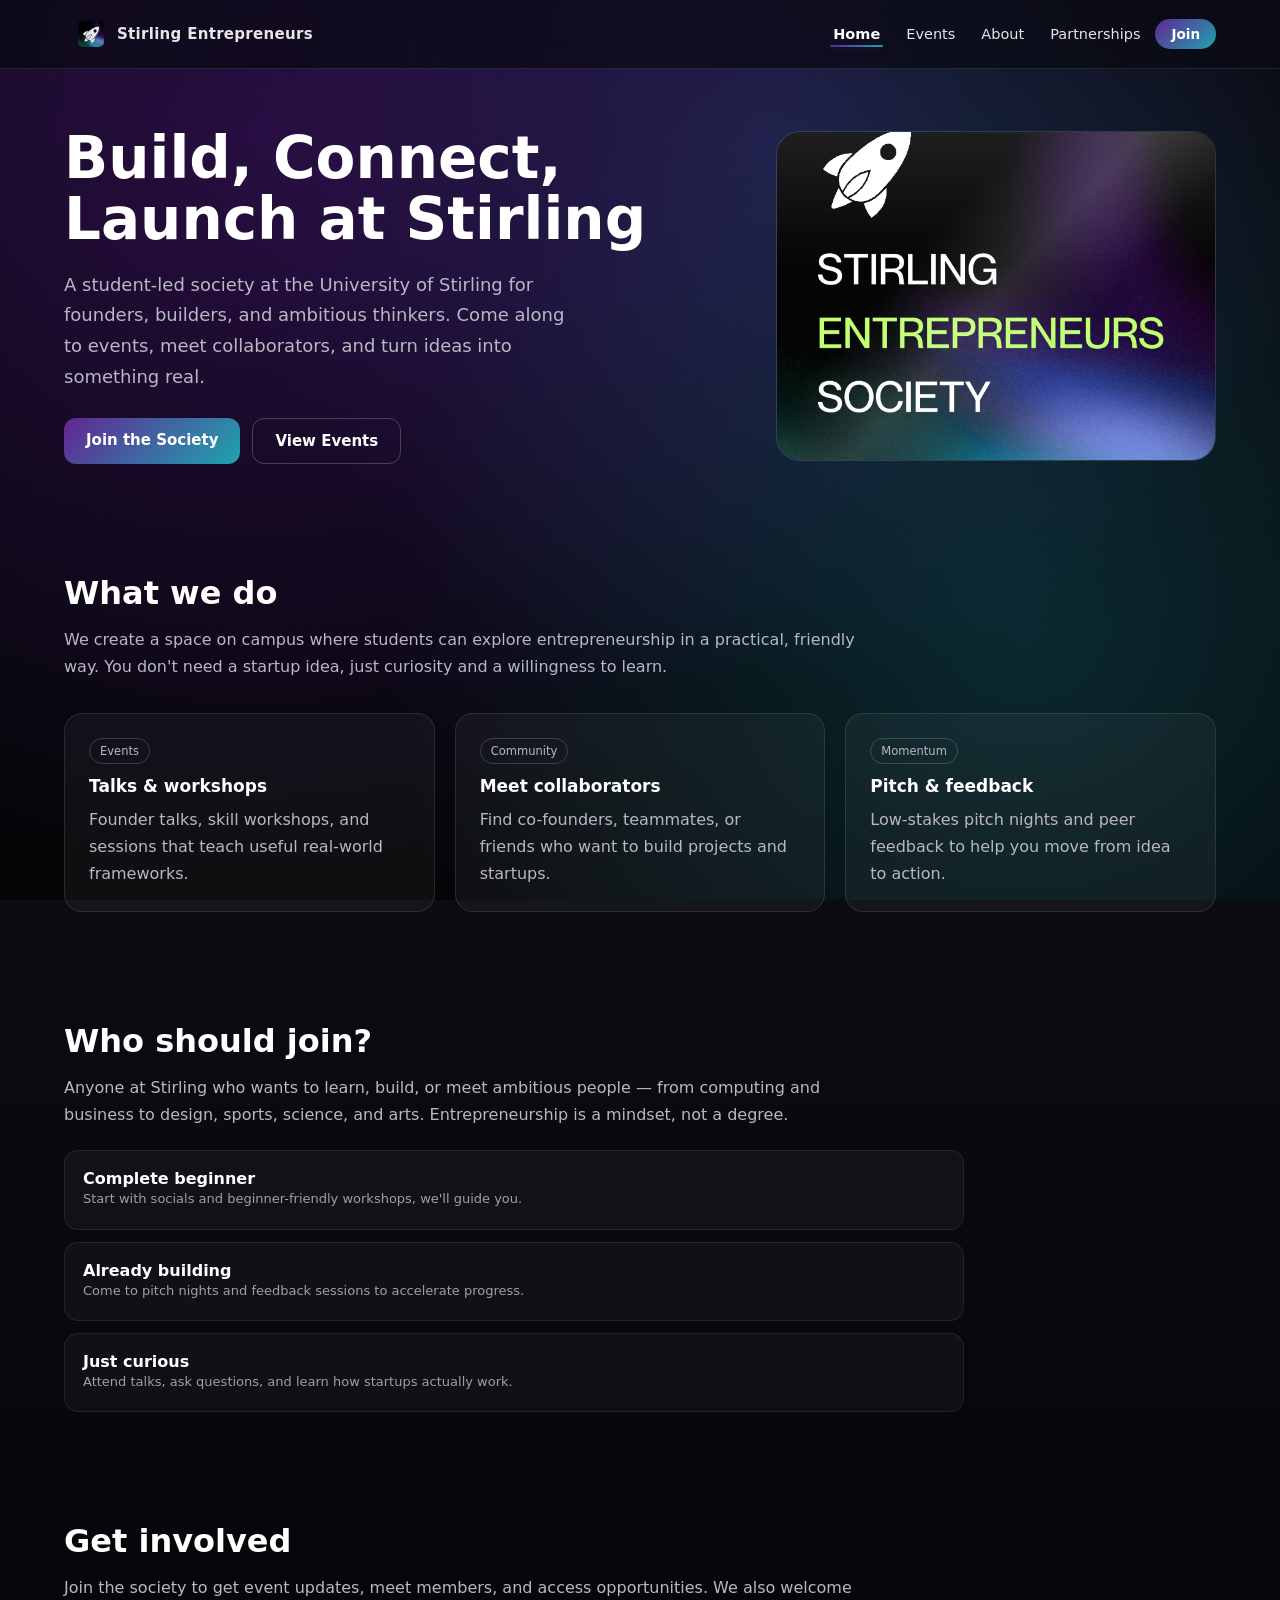
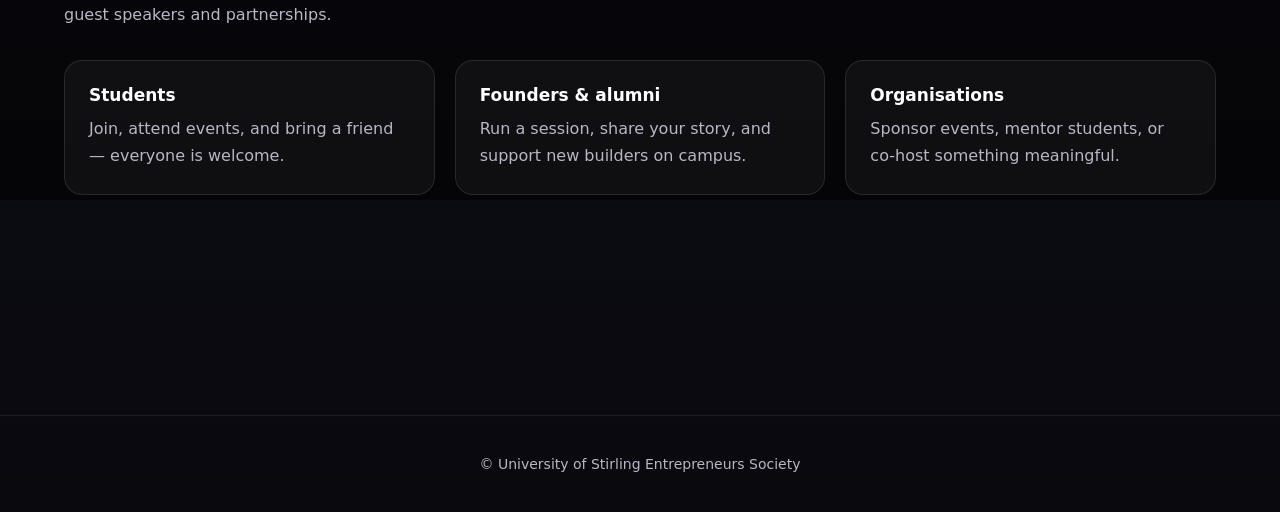
==== commit 6748345b: "Update index.html" ====
--- a/Html/index.html
+++ b/Html/index.html
@@ -17,6 +17,7 @@
 
   
 
+    <button class="nav-toggle" aria-label="Toggle navigation" aria-expanded="false"><span></span><span></span><span></span></button>
     <div class="nav-links">
       <a href="index.html" class="active">Home</a>
       <a href="events.html">Events</a>
@@ -125,14 +126,17 @@
 
 <script src="../JavaScript/scroll.js"></script>
 <script src="../JavaScript/bg-scroll.js"></script>
+
 <script>
-  const toggle = document.querySelector('.nav-toggle');
-  const links  = document.querySelector('.nav-links');
-  toggle.addEventListener('click', () => {
-    const open = links.classList.toggle('open');
-    toggle.classList.toggle('open', open);
-    toggle.setAttribute('aria-expanded', open);
-  });
+  var toggle = document.querySelector(".nav-toggle");
+  var links = document.querySelector(".nav-links");
+  if (toggle && links) {
+    toggle.addEventListener("click", function() {
+      var open = links.classList.toggle("open");
+      toggle.classList.toggle("open", open);
+      toggle.setAttribute("aria-expanded", open);
+    });
+  }
 </script>
 </body>
 </html>
--- a/Css/style.css
+++ b/Css/style.css
@@ -1,25 +1,20 @@
 /* ======================================================
    Stirling Entrepreneurs — FULL GLOBAL STYLESHEET
-   - Scroll-reactive background
-   - Seamless grain
-   - Glass navbar
-   - Active nav highlighting
-   - Hero logo: sharp + glossy glass (NO BLUR)
    ====================================================== */
 
-:root{
-  --bg-dark:#0b0b12;
-  --purple:#2a0a3d;
-  --purple2:#622692;
-  --teal:#1fa3b0;
-  --blue:#5b7cff;
-  --white:#ffffff;
-  --muted:#b8b8c5;
-
-  --glass: rgba(10, 10, 20, 0.62);
-  --glass-border: rgba(255,255,255,0.10);
-  --card: rgba(255,255,255,0.045);
-  --card-border: rgba(255,255,255,0.10);
+:root {
+  --bg-dark: #0b0b12;
+  --purple: #2a0a3d;
+  --purple2: #622692;
+  --teal: #1fa3b0;
+  --blue: #5b7cff;
+  --white: #ffffff;
+  --muted: #b8b8c5;
+
+  --glass: rgba(10, 10, 20, 0.72);
+  --glass-border: rgba(255, 255, 255, 0.10);
+  --card: rgba(255, 255, 255, 0.045);
+  --card-border: rgba(255, 255, 255, 0.10);
 
   --bg-x1: 25%;
   --bg-y1: 20%;
@@ -27,485 +22,665 @@
   --bg-y2: 70%;
   --bg-hue: 0deg;
 
-  --nav-offset: 95px;
+  --nav-height: 68px;
 }
 
 /* ---------------- RESET ---------------- */
-*{
-  box-sizing:border-box;
-  margin:0;
-  padding:0;
-  font-family:system-ui,-apple-system,BlinkMacSystemFont,sans-serif;
-}
-
-html, body{ height:100%; }
-
-/* ---------------- BASE ---------------- */
-body{
+*, *::before, *::after {
+  box-sizing: border-box;
+  margin: 0;
+  padding: 0;
+  font-family: system-ui, -apple-system, BlinkMacSystemFont, sans-serif;
+}
+
+html, body { height: 100%; }
+
+body {
   background: linear-gradient(180deg, var(--bg-dark), #050508);
   color: var(--white);
-  min-height:100vh;
-  overflow-x:hidden;
-  position:relative;
-}
-
-/* Anchor offset for fixed navbar */
-[id]{
-  scroll-margin-top: var(--nav-offset);
-}
-
-/* ======================================================
-   SCROLL-REACTIVE BACKGROUND (NO TILING)
-   ====================================================== */
-
-body::before{
-  content:"";
+  min-height: 100vh;
+  overflow-x: hidden;
+  position: relative;
+}
+
+[id] { scroll-margin-top: calc(var(--nav-height) + 24px); }
+
+/* ====================================================
+   SCROLL-REACTIVE BACKGROUND
+   ==================================================== */
+body::before {
+  content: "";
   position: fixed;
   inset: 0;
   z-index: -2;
   pointer-events: none;
-
   background:
-    radial-gradient(1100px at var(--bg-x1) var(--bg-y1), rgba(77,17,125,0.42), transparent 66%),
-    radial-gradient(1000px at var(--bg-x2) var(--bg-y2), rgba(31,163,176,0.22), transparent 64%),
-    radial-gradient(900px at 60% 15%, rgba(90,120,255,0.20), transparent 62%),
-    linear-gradient(180deg, rgba(11,11,18,1), rgba(5,5,8,1));
-
+    radial-gradient(1100px at var(--bg-x1) var(--bg-y1), rgba(77, 17, 125, 0.42), transparent 66%),
+    radial-gradient(1000px at var(--bg-x2) var(--bg-y2), rgba(31, 163, 176, 0.22), transparent 64%),
+    radial-gradient(900px at 60% 15%, rgba(90, 120, 255, 0.20), transparent 62%),
+    linear-gradient(180deg, rgba(11, 11, 18, 1), rgba(5, 5, 8, 1));
   background-repeat: no-repeat;
   background-size: cover;
   background-position: center;
-
   filter: hue-rotate(var(--bg-hue)) saturate(1.05);
   transform: translateZ(0);
 }
 
-/* Seamless grain */
-body::after{
-  content:"";
+/* Grain overlay */
+body::after {
+  content: "";
   position: fixed;
   inset: 0;
   z-index: -1;
   pointer-events: none;
-
-  background-image:
-    radial-gradient(rgba(255,255,255,0.07) 1px, transparent 1px);
+  background-image: radial-gradient(rgba(255, 255, 255, 0.07) 1px, transparent 1px);
   background-size: 22px 22px;
   background-repeat: repeat;
-
   opacity: 0.10;
   mix-blend-mode: overlay;
 }
 
-/* ---------------- NAV BAR ---------------- */
-nav{
-  position:fixed;
-  top:0;
-  width:100%;
-  z-index:1000;
-
-  background:var(--glass);
-  backdrop-filter:blur(16px);
-  -webkit-backdrop-filter:blur(16px);
-
-  border-bottom:0.5px solid var(--glass-border);
-}
-
-.nav-inner{
-  max-width:1200px;
-  margin:0 auto;
-  padding:16px 24px;
-  display:flex;
-  justify-content:space-between;
-  align-items:center;
+/* Global image safety */
+img {
+  max-width: 100%;
+  height: auto;
+  display: block;
+}
+
+/* ====================================================
+   NAVIGATION
+   ==================================================== */
+nav {
+  position: fixed;
+  top: 0;
+  width: 100%;
+  z-index: 1000;
+  background: var(--glass);
+  backdrop-filter: blur(16px);
+  -webkit-backdrop-filter: blur(16px);
+  border-bottom: 0.5px solid var(--glass-border);
+}
+
+.nav-inner {
+  max-width: 1200px;
+  margin: 0 auto;
+  padding: 0 24px;
+  height: var(--nav-height);
+  display: flex;
+  justify-content: space-between;
+  align-items: center;
 }
 
 /* Brand */
-.brand{
-  display:flex;
-  align-items:center;
-  gap:12px;
-  text-decoration:none;
-  color:var(--white);
-}
-
-.brand span{
-  font-weight:600;
-  letter-spacing:0.3px;
-}
-
-.brand img{
-  height:34px;
-  width:auto;
-  object-fit:contain;
-
-  border-radius:8px;
+.brand {
+  display: flex;
+  align-items: center;
+  gap: 10px;
+  text-decoration: none;
+  color: var(--white);
+  flex-shrink: 0;
+}
+
+.brand span {
+  font-weight: 600;
+  font-size: 15px;
+  letter-spacing: 0.3px;
+  white-space: nowrap;
+}
+
+.brand img {
+  height: 32px;
+  width: 32px;
+  object-fit: contain;
+  border-radius: 8px;
   background: rgba(0, 0, 0, 0.04);
-  padding:4px;
-}
-
-/* Nav links */
-nav a{
-  color:var(--white);
-  text-decoration:none;
-  margin-left:22px;
-  font-weight:500;
-  opacity:0.95;
-}
-
-nav a:hover{ opacity:1; }
-
-.nav-cta{
-  padding:10px 18px;
-  border-radius:10px;
-  background:linear-gradient(135deg,var(--teal),var(--blue));
-  color:#000000;
-  font-weight:700;
-}
-
-/* Active page */
-nav a.active{
+  padding: 3px;
+}
+
+/* Desktop nav links */
+.nav-links {
+  display: flex;
+  align-items: center;
+  gap: 4px;
+}
+
+nav a {
+  color: var(--white);
+  text-decoration: none;
+  font-weight: 500;
+  font-size: 14.5px;
+  padding: 7px 11px;
+  border-radius: 8px;
+  opacity: 0.9;
+  transition: opacity 0.2s, background 0.2s;
+  white-space: nowrap;
+}
+
+nav a:hover {
+  opacity: 1;
+  background: rgba(255, 255, 255, 0.06);
+}
+
+/* Active underline */
+nav a.active {
   position: relative;
-  font-weight:600;
-}
-
-nav a.active::after{
-  content:"";
-  position:absolute;
-  left:0;
-  right:0;
-  bottom:-6px;
-  height:2px;
-  border-radius:2px;
-
+  font-weight: 600;
+  opacity: 1;
+}
+
+nav a.active::after {
+  content: "";
+  position: absolute;
+  left: 8px;
+  right: 8px;
+  bottom: 2px;
+  height: 2px;
+  border-radius: 2px;
   background: linear-gradient(90deg, var(--purple2), var(--teal));
-  box-shadow: 0 0 12px rgba(77,17,125,0.6);
-}
-
-/* ---------------- LAYOUT ---------------- */
-.container{
-  max-width:1200px;
-  margin:0 auto;
-  padding:140px 24px 110px;
-}
-
-.section{ margin-bottom:120px; }
-
-/* ---------------- HERO ---------------- */
-.hero{
-  display:grid;
-  grid-template-columns:1.2fr 0.8fr;
-  gap:52px;
-  align-items:center;
-}
-
-.hero h1{
-  font-size:clamp(40px,5vw,58px);
-  line-height:1.05;
-  margin-bottom:20px;
-}
-
-.hero p{
-  font-size:18px;
-  color:var(--muted);
-  max-width:720px;
-  line-height:1.7;
-}
-
-.hero-actions{
-  margin-top:26px;
-  display:flex;
-  gap:14px;
-  flex-wrap:wrap;
-}
-
-/* ---------------- BUTTONS ---------------- */
-.btn{
-  display:inline-block;
-  padding:14px 22px;
-  border-radius:12px;
-  text-decoration:none;
-  font-weight:700;
-}
-
-.btn-primary{
-  background:linear-gradient(135deg,var(--purple2),var(--teal));
-  color:var(--white);
-}
-
-.btn-secondary{
-  border:1px solid rgba(255,255,255,0.22);
-  color:var(--white);
-}
-
-/* ---------------- LOGO CARD (GLASSY, NO BLUR) ---------------- */
-.logo-card{
-  width:115%;
-  height:75%;
-
-  background: rgba(255,255,255,0.04);
-  border:1px solid rgba(255,255,255,0.10);
-  border-radius:24px;
-  overflow:hidden;
-
-  display:flex;
-  align-items:center;
-  justify-content:center;
-
-  position:relative;
-}
-
-/* Image stays sharp */
-.logo-card img{
-  width:108%;
-  height:100%;
-  object-fit:cover;
-  object-position:center;
-
-  position:relative;
-  z-index:1;
-
+  box-shadow: 0 0 8px rgba(77, 17, 125, 0.5);
+}
+
+/* Join button — pill style, compact */
+.nav-join {
+  background: linear-gradient(135deg, var(--purple2), var(--teal));
+  color: var(--white) !important;
+  font-weight: 700 !important;
+  padding: 7px 16px !important;
+  border-radius: 999px !important;
+  opacity: 1 !important;
+  font-size: 13.5px !important;
+}
+
+.nav-join:hover {
+  opacity: 0.92 !important;
+  background: linear-gradient(135deg, #7a2fb5, #22b9c8);
+}
+
+.nav-join.active::after { display: none; }
+
+/* Hamburger button — hidden on desktop, shown on mobile */
+.nav-toggle {
+  display: none !important;
+  flex-direction: column;
+  justify-content: center;
+  gap: 5px;
+  width: 36px;
+  height: 36px;
+  padding: 6px;
+  background: rgba(255, 255, 255, 0.07);
+  border: 1px solid rgba(255, 255, 255, 0.12);
+  border-radius: 8px;
+  cursor: pointer;
+  flex-shrink: 0;
+}
+
+.nav-toggle span {
+  display: block;
+  width: 100%;
+  height: 2px;
+  background: var(--white);
+  border-radius: 2px;
+  transition: transform 0.25s ease, opacity 0.25s ease;
+}
+
+/* Hamburger open state */
+.nav-toggle.open span:nth-child(1) { transform: translateY(7px) rotate(45deg); }
+.nav-toggle.open span:nth-child(2) { opacity: 0; }
+.nav-toggle.open span:nth-child(3) { transform: translateY(-7px) rotate(-45deg); }
+
+/* ====================================================
+   LAYOUT
+   ==================================================== */
+.container {
+  max-width: 1200px;
+  margin: 0 auto;
+  padding: calc(var(--nav-height) + 60px) 24px 110px;
+}
+
+.section { margin-bottom: 110px; }
+
+/* ====================================================
+   HERO
+   ==================================================== */
+.hero {
+  display: grid;
+  grid-template-columns: 1.2fr 0.8fr;
+  gap: 52px;
+  align-items: center;
+}
+
+.hero h1 {
+  font-size: clamp(36px, 5vw, 58px);
+  line-height: 1.05;
+  margin-bottom: 20px;
+}
+
+.hero > div:first-child p {
+  font-size: 18px;
+  color: var(--muted);
+  max-width: 520px;
+  line-height: 1.7;
+}
+
+.hero-actions {
+  margin-top: 26px;
+  display: flex;
+  gap: 12px;
+  flex-wrap: wrap;
+}
+
+/* ====================================================
+   BUTTONS
+   ==================================================== */
+.btn {
+  display: inline-block;
+  padding: 13px 22px;
+  border-radius: 12px;
+  text-decoration: none;
+  font-weight: 700;
+  font-size: 15px;
+  transition: opacity 0.2s, transform 0.15s;
+}
+
+.btn:hover { opacity: 0.88; transform: translateY(-1px); }
+
+.btn-primary {
+  background: linear-gradient(135deg, var(--purple2), var(--teal));
+  color: var(--white);
+}
+
+.btn-secondary {
+  border: 1px solid rgba(255, 255, 255, 0.22);
+  color: var(--white);
+}
+
+/* ====================================================
+   LOGO CARD (hero image)
+   ==================================================== */
+.logo-card {
+  width: 100%;
+  aspect-ratio: 4 / 3;
+  max-height: 420px;
+
+  background: rgba(255, 255, 255, 0.04);
+  border: 1px solid rgba(255, 255, 255, 0.10);
+  border-radius: 24px;
+  overflow: hidden;
+
+  display: flex;
+  align-items: center;
+  justify-content: center;
+  position: relative;
+}
+
+.logo-card img {
+  width: 100%;
+  height: 100%;
+  object-fit: cover;
+  object-position: center;
+  position: relative;
+  z-index: 1;
   filter: saturate(1.05) contrast(1.05);
 }
 
-/* Glass highlight (NO BLUR) */
-.logo-card::before{
-  content:"";
-  position:absolute;
-  inset:0;
-  z-index:2;
-  pointer-events:none;
-
-  background: linear-gradient(
-    180deg,
-    rgba(255,255,255,0.28),
-    rgba(255,255,255,0.06) 40%,
-    rgba(255,255,255,0.02)
-  );
-
-  opacity:0.55;
-}
-
-/* Specular shine */
-.logo-card::after{
-  content:"";
-  position:absolute;
-  inset:-50%;
-  z-index:3;
-  pointer-events:none;
-
-  background: linear-gradient(
-    120deg,
-    transparent 42%,
-    rgba(255,255,255,0.40) 50%,
-    transparent 58%
-  );
-
+.logo-card::before {
+  content: "";
+  position: absolute;
+  inset: 0;
+  z-index: 2;
+  pointer-events: none;
+  background: linear-gradient(180deg, rgba(255,255,255,0.22), rgba(255,255,255,0.04) 40%, rgba(255,255,255,0.01));
+  opacity: 0.55;
+}
+
+.logo-card::after {
+  content: "";
+  position: absolute;
+  inset: -50%;
+  z-index: 3;
+  pointer-events: none;
+  background: linear-gradient(120deg, transparent 42%, rgba(255,255,255,0.35) 50%, transparent 58%);
   transform: rotate(12deg);
-  opacity:0.45;
-}
-
-/* ---------------- TEXT ---------------- */
-h2{
-  font-size:32px;
-  margin-bottom:14px;
-}
-
-p{
-  color:var(--muted);
-  max-width:820px;
-  line-height:1.7;
-}
-
-.kicker{
-  display:inline-block;
-  padding:6px 10px;
-  border-radius:999px;
-  border:1px solid rgba(255,255,255,0.18);
-  font-size:12px;
-  margin-bottom:12px;
-}
-
-/* ---------------- CARDS ---------------- */
-.cards{
-  margin-top:32px;
-  display:grid;
-  grid-template-columns:repeat(auto-fit,minmax(260px,1fr));
-  gap:22px;
-}
-
-.card{
-  background:var(--card);
-  border:1px solid var(--card-border);
-  border-radius:18px;
-  padding:26px;
-}
-
-.card h3{ margin-bottom:10px; }
-
-.small{ font-size:13px; opacity:0.85; }
-
-/* ---------------- LISTS ---------------- */
-.list{
-  margin-top:22px;
-  display:grid;
-  gap:12px;
-  max-width:900px;
-}
-
-.list-item{
-  background:rgba(255,255,255,0.035);
-  border:1px solid rgba(255,255,255,0.08);
-  border-radius:14px;
-  padding:18px;
-}
-
-/* ---------------- FORMS ---------------- */
-.form{
-  margin-top:24px;
-  max-width:720px;
-  display:grid;
-  gap:14px;
-}
-
-.input, textarea{
-  width:100%;
-  padding:14px;
-  border-radius:12px;
-  border:1px solid rgba(255,255,255,0.16);
-  background:rgba(0,0,0,0.22);
-  color:var(--white);
-}
-
-textarea{
-  min-height:140px;
-  resize:vertical;
-}
-
-/* ---------------- SCROLL REVEAL ---------------- */
-.reveal{
-  opacity:0;
-  transform:translateY(40px);
-  transition:opacity 0.8s ease, transform 0.8s ease;
-}
-
-.reveal.active{
-  opacity:1;
-  transform:translateY(0);
-}
-
-/* ---------------- FOOTER ---------------- */
-footer{
-  border-top:1px solid rgba(255,255,255,0.08);
-  padding:44px 24px;
-  text-align:center;
-  color:var(--muted);
-  font-size:14px;
-}
-
-/* ---------------- RESPONSIVE ---------------- */
-@media (max-width:900px){
-  .hero{ grid-template-columns:1fr; }
-  .nav-inner{ padding:14px 18px; }
-  nav a{ margin-left:14px; }
-  :root{ --nav-offset:110px; }
-}
-
-
-/* ---------------- LOGO GRID (Partnerships placeholders) ---------------- */
-.logo-grid{
-  margin-top:26px;
-  display:grid;
-  grid-template-columns:repeat(auto-fit,minmax(200px,1fr));
-  gap:18px;
-}
-
-.logo-tile{
-  background:rgba(255,255,255,0.035);
-  border:1px solid rgba(255,255,255,0.10);
-  border-radius:16px;
-  padding:22px;
-  text-align:left;
-}
-
-.logo-tile span{
-  display:block;
-  font-weight:600;
-  margin-bottom:8px;
+  opacity: 0.40;
+}
+
+/* ====================================================
+   TYPOGRAPHY
+   ==================================================== */
+h2 {
+  font-size: clamp(24px, 3vw, 32px);
+  margin-bottom: 14px;
+}
+
+p {
+  color: var(--muted);
+  max-width: 820px;
+  line-height: 1.7;
+}
+
+.kicker {
+  display: inline-block;
+  padding: 5px 10px;
+  border-radius: 999px;
+  border: 1px solid rgba(255, 255, 255, 0.18);
+  font-size: 11.5px;
+  margin-bottom: 12px;
+  color: var(--muted);
+}
+
+.small { font-size: 13px; opacity: 0.85; }
+
+/* ====================================================
+   CARDS
+   ==================================================== */
+.cards {
+  margin-top: 32px;
+  display: grid;
+  grid-template-columns: repeat(auto-fit, minmax(240px, 1fr));
+  gap: 20px;
+}
+
+.card {
+  background: var(--card);
+  border: 1px solid var(--card-border);
+  border-radius: 18px;
+  padding: 24px;
+}
+
+.card h3 { margin-bottom: 10px; font-size: 17px; }
+
+.card img {
+  width: 100%;
+  height: auto;
+  display: block;
+  border-radius: 14px;
+}
+
+/* ====================================================
+   LISTS
+   ==================================================== */
+.list {
+  margin-top: 22px;
+  display: grid;
+  gap: 12px;
+  max-width: 900px;
+}
+
+.list-item {
+  background: rgba(255, 255, 255, 0.035);
+  border: 1px solid rgba(255, 255, 255, 0.08);
+  border-radius: 14px;
+  padding: 18px;
+}
+
+/* ====================================================
+   FORMS
+   ==================================================== */
+.form {
+  margin-top: 24px;
+  max-width: 680px;
+  display: grid;
+  gap: 14px;
+}
+
+.input, textarea {
+  width: 100%;
+  padding: 13px 14px;
+  border-radius: 12px;
+  border: 1px solid rgba(255, 255, 255, 0.16);
+  background: rgba(0, 0, 0, 0.22);
   color: var(--white);
-}
-
-.logo-tile p{
-  margin:0;
+  font-size: 15px;
+}
+
+textarea {
+  min-height: 130px;
+  resize: vertical;
+}
+
+/* ====================================================
+   SCROLL REVEAL
+   ==================================================== */
+.reveal {
+  opacity: 0;
+  transform: translateY(36px);
+  transition: opacity 0.75s ease, transform 0.75s ease;
+}
+
+.reveal.active {
+  opacity: 1;
+  transform: translateY(0);
+}
+
+/* ====================================================
+   FOOTER
+   ==================================================== */
+footer {
+  border-top: 1px solid rgba(255, 255, 255, 0.08);
+  padding: 40px 24px;
+  text-align: center;
   color: var(--muted);
-  font-size:14px;
-  line-height:1.5;
-}
-
-/* ---------------- ABOUT PAGE HERO IMAGE ---------------- */
-.about-image{
-  margin: 48px auto 0;     /* centres the container */
-  max-width: 1000px;       /* keeps it from going edge-to-edge */
-  
-  border-radius: 28px;
+  font-size: 14px;
+}
+
+/* ====================================================
+   LOGO GRID (Partnerships)
+   ==================================================== */
+.logo-grid {
+  margin-top: 26px;
+  display: grid;
+  grid-template-columns: repeat(auto-fit, minmax(180px, 1fr));
+  gap: 16px;
+}
+
+.logo-tile {
+  background: rgba(255, 255, 255, 0.035);
+  border: 1px solid rgba(255, 255, 255, 0.10);
+  border-radius: 16px;
+  padding: 20px;
+  text-align: left;
+}
+
+.logo-tile span {
+  display: block;
+  font-weight: 600;
+  margin-bottom: 6px;
+  color: var(--white);
+}
+
+.logo-tile p {
+  margin: 0;
+  color: var(--muted);
+  font-size: 13px;
+  line-height: 1.5;
+}
+
+/* ====================================================
+   ABOUT PAGE — HERO IMAGE
+   ==================================================== */
+.about-image {
+  margin: 40px auto 0;
+  max-width: 100%;
+  border-radius: 22px;
   overflow: hidden;
-
-  background: rgba(255,255,255,0.04);
-  border: 1px solid rgba(255,255,255,0.10);
-}
-
-.about-image img{
-  width: 100%;
-  height: 360px;           /* makes it vertically shorter */
-  object-fit: cover;      /* crops top/bottom nicely */
+  background: rgba(255, 255, 255, 0.04);
+  border: 1px solid rgba(255, 255, 255, 0.10);
+}
+
+.about-image img {
+  width: 100%;
+  height: 360px;
+  object-fit: cover;
+  object-position: center;
   display: block;
 }
 
-/* ---------------- COMMITTEE CARDS (PRO) ---------------- */
-.committee-grid{
-  margin-top: 26px;
-}
-
-.committee-card{
-  padding-top: 22px;
-}
-
-/* Professional photo container */
-.committee-photo{
-  width: 78px;
-  height: 78px;
-  border-radius: 18px;
+/* ====================================================
+   COMMITTEE CARDS
+   ==================================================== */
+.committee-grid { margin-top: 26px; }
+
+.committee-card { padding-top: 20px; }
+
+.committee-photo {
+  width: 72px;
+  height: 72px;
+  border-radius: 16px;
   overflow: hidden;
-  margin-bottom: 16px;
-
-  border: 1px solid rgba(255,255,255,0.14);
-  background: rgba(255,255,255,0.04);
-
-  box-shadow:
-    0 10px 22px rgba(0,0,0,0.25),
-    inset 0 0 0 1px rgba(255,255,255,0.06);
-
+  margin-bottom: 14px;
+  border: 1px solid rgba(255, 255, 255, 0.14);
+  background: rgba(255, 255, 255, 0.06);
+  box-shadow: 0 8px 20px rgba(0, 0, 0, 0.25);
   position: relative;
-}
-
-.committee-photo img{
+  flex-shrink: 0;
+}
+
+.committee-photo img {
   width: 100%;
   height: 100%;
   object-fit: cover;
   display: block;
 }
 
-/* Subtle brand sheen */
-.committee-photo::after{
-  content:"";
-  position:absolute;
-  inset:-2px;
-  border-radius: 20px;
-  pointer-events:none;
-
-  background: linear-gradient(
-    135deg,
-    rgba(98,38,146,0.35),
-    rgba(31,163,176,0.22)
-  );
-  opacity: 0.30;
-}
+.committee-photo::after {
+  content: "";
+  position: absolute;
+  inset: 0;
+  border-radius: 16px;
+  pointer-events: none;
+  background: linear-gradient(135deg, rgba(98, 38, 146, 0.30), rgba(31, 163, 176, 0.18));
+  opacity: 0.25;
+}
+
+/* ====================================================
+   TABLET — 900px
+   ==================================================== */
+@media (max-width: 1100px) {
+  .hero {
+    grid-template-columns: 1fr;
+    gap: 24px;
+  }
+
+  .logo-card {
+    aspect-ratio: 16 / 6;
+    max-height: 220px;
+    max-width: 100%;
+    margin: 0 auto;
+    border-radius: 18px;
+  }
+}
+
+/* ====================================================
+   MOBILE — 680px  (hamburger kicks in)
+   ==================================================== */
+@media (max-width: 680px) {
+
+  /* Show hamburger, hide desktop links */
+  .nav-toggle { display: flex !important; visibility: visible; }
+
+  .nav-links {
+    display: none;
+    position: absolute;
+    top: var(--nav-height);
+    left: 0;
+    right: 0;
+    background: rgba(10, 10, 22, 0.97);
+    backdrop-filter: blur(18px);
+    -webkit-backdrop-filter: blur(18px);
+    border-bottom: 1px solid rgba(255, 255, 255, 0.10);
+    flex-direction: column;
+    align-items: stretch;
+    gap: 4px;
+    padding: 12px 16px 16px;
+  }
+
+  .nav-links.open { display: flex; }
+
+  nav a {
+    padding: 12px 14px;
+    font-size: 15px;
+    border-radius: 10px;
+    opacity: 1;
+    margin: 0;
+  }
+
+  nav a:hover { background: rgba(255,255,255,0.07); }
+
+  /* Join button full-width pill in mobile menu */
+  .nav-join {
+    text-align: center;
+    margin-top: 4px;
+    padding: 12px 16px !important;
+    border-radius: 12px !important;
+  }
+
+  /* active underline offset */
+  nav a.active::after {
+    bottom: 4px;
+    left: 10px;
+    right: 10px;
+  }
+
+  /* Layout */
+  .container {
+    padding: calc(var(--nav-height) + 36px) 16px 80px;
+  }
+
+  .section { margin-bottom: 72px; }
+
+  /* Hero */
+  .hero { gap: 22px; }
+
+  .hero h1 { font-size: clamp(30px, 8vw, 40px); }
+
+  .hero > div:first-child p { font-size: 16px; }
+
+  .hero-actions { gap: 10px; }
+
+  /* Buttons full-width on small screens */
+  .hero-actions .btn {
+    width: 100%;
+    text-align: center;
+  }
+
+  /* Logo card */
+  .logo-card {
+    aspect-ratio: 16 / 7;
+    max-height: 220px;
+    max-width: 100%;
+  }
+
+  /* About image shorter */
+  .about-image img {
+    height: 200px;
+  }
+
+  /* Cards single column */
+  .cards {
+    grid-template-columns: 1fr;
+    gap: 14px;
+  }
+
+  /* Forms full-width */
+  .form { max-width: 100%; }
+
+  h2 { font-size: 22px; }
+}
+
+/* ====================================================
+   VERY SMALL — 380px
+   ==================================================== */
+@media (max-width: 380px) {
+  .brand span {
+    font-size: 13px;
+    max-width: 150px;
+    overflow: hidden;
+    text-overflow: ellipsis;
+    white-space: nowrap;
+  }
+
+  .container {
+    padding-left: 14px;
+    padding-right: 14px;
+  }
+}
